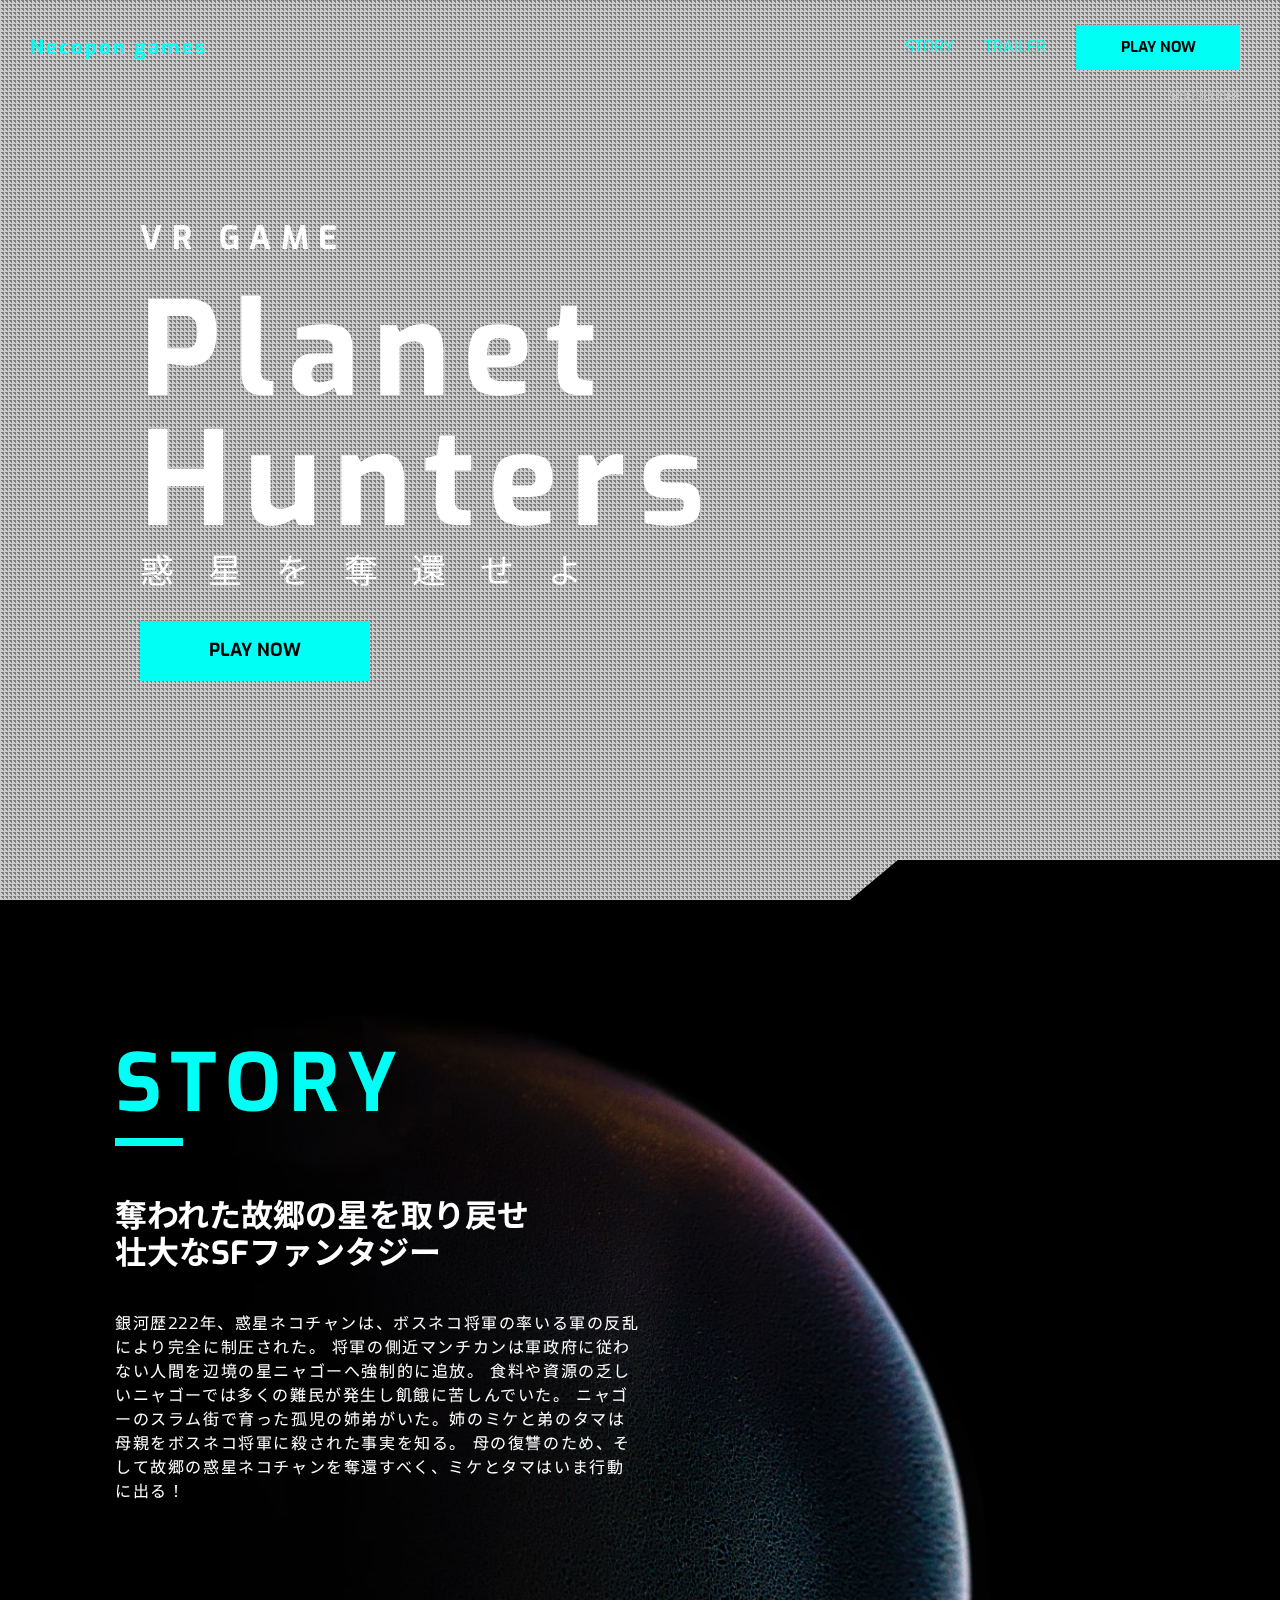
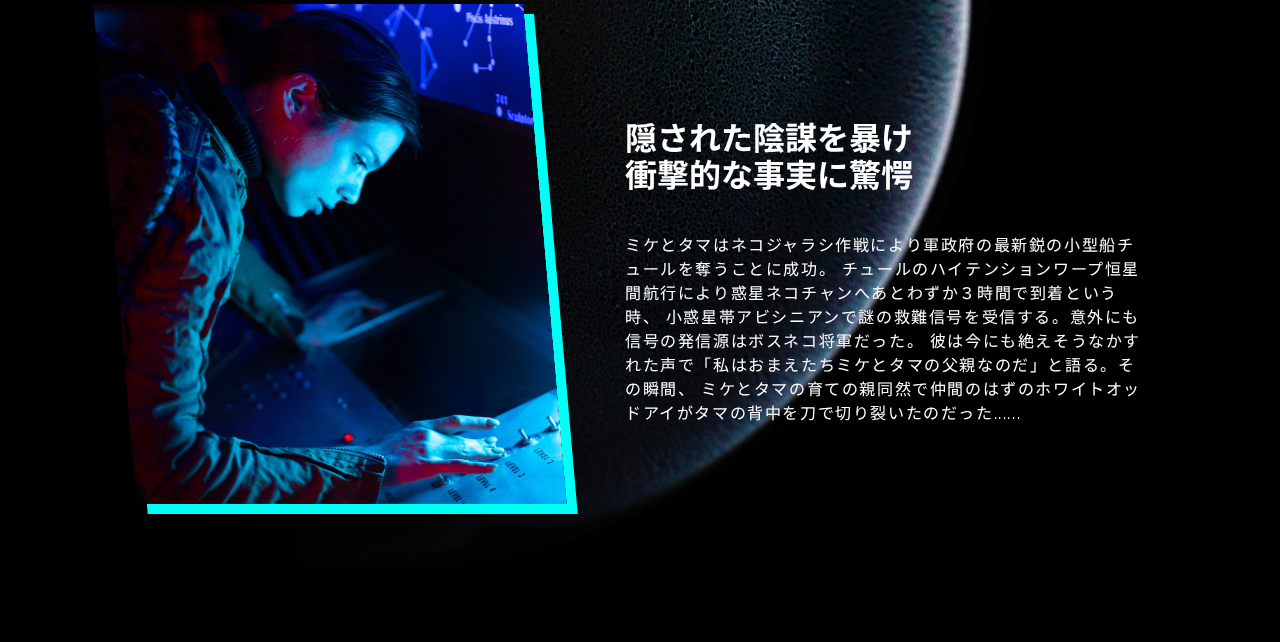
==== index.html @ 7b3e60b5 "edit audio bgParallax" ====
<!DOCTYPE html>
<html lang="ja">
<head>
    <meta charset="UTF-8">
    <meta name="viewport" content="width=device-width, initial-scale=1.0">
    <title>Planet Hunters_test</title>
    <link rel="stylesheet" href="css/destyle.css">
    <link rel="preconnect" href="https://fonts.googleapis.com">
    <link rel="preconnect" href="https://fonts.gstatic.com" crossorigin>
    <link href="https://fonts.googleapis.com/css2?family=Exo:wght@500&family=Noto+Sans+JP:wght@500&display=swap" rel="stylesheet">
    <link rel="stylesheet" href="style.css">
    <link rel="icon" href="assets/OGP/favicon.svg">
    <meta name="description" content="VR GAME Planet Hunters 惑星を奪還せよ">
    <meta proprty="og:url" content="#">
    <meta proprty="og:tilte" content="Planet Hunters">
    <meta proprty="og:description" content="VR GAME Planet Hunters 惑星を奪還せよ">
    <meta proprty="og:image" content="assets/OGP/ogp.svg">
    <meta proprty="og:type" content="site">
    <meta proprty="og:local" content="jp_JP">
    <meta proprty="og:site_name" content="Planet Hunters">
</head>
<body>
    <div class="bgParallax">
        <video src="assets/video/bg_movie.mp4" loop muted autoplay playsinline></video>
    </div>
    <header class="header">
        <div class="header__container">
            <div class="header__logo">Necopon games</div>
            <div class="header__list-box">
                <nav class="header__nav">
                    <ul class="header__ul">
                        <li class="header__item"><a href="#">STORY</a></li>
                        <li class="header__item"><a href="#">TRAILER</a></li>
                        <li class="header__item"><button class="header__btn"><a href="#">PLAY NOW</a></button></li>
                    </ul>
                </nav>
            </div>
        </div>
        <div class="header__sound">
            <span class="header__sound__box">
                <span class="sound-off active">SOUND OFF</span>
                <span class="sound-on">SOUND ON</span>
                <audio class="bgm" loop>
                    <source src="assets/audio/cinematic-melody-main-9785.mp3">
                </audio>
            </span>
        </div>
    </header>
    <main>
        <section class="mv">
            <div class="mv__content">
                <p class="mv__genre">VR GAME</p>
                <h1 class="mv__title">Planet<br>Hunters</h1>
                <p class="mv__title-jp">惑星を奪還せよ</p>
                <button class="btn"><a href="#">PLAY NOW</a></button>
            </div>
            <div class="mv__update"></div>
            <svg width="430" height="40" viewBox="0 0 430 40" fill="none" xmlns="http://www.w3.org/2000/svg">
                <path d="M430 40L0 40L47.8771 4.74073e-06L430 3.43323e-05L430 40Z" fill="black"/>
            </svg>
        </section>
        <section class="story" id="story">
            <div class="story__container">
                <div class="story__text-box">
                    <h2 class="story__heding">STORY</h2>
                    <h3 class="story__title">
                        奪われた故郷の星を取り戻せ<br>
                        壮大なSFファンタジー
                    </h3>
                    <p class="story__description">
                        銀河歴222年、惑星ネコチャンは、ボスネコ将軍の率いる軍の反乱により完全に制圧された。
                        将軍の側近マンチカンは軍政府に従わない人間を辺境の星ニャゴーへ強制的に追放。
                        食料や資源の乏しいニャゴーでは多くの難民が発生し飢餓に苦しんでいた。
                        ニャゴーのスラム街で育った孤児の姉弟がいた。姉のミケと弟のタマは母親をボスネコ将軍に殺された事実を知る。
                        母の復讐のため、そして故郷の惑星ネコチャンを奪還すべく、ミケとタマはいま行動に出る！
                    </p>
                </div>
                <div class="story__img">
                    <img src="assets/story.svg" alt="">
                </div>
            </div>
            <div class="story__container">
                <div class="story__img">
                    <img src="assets/story2.jpg" alt="" class="reverse">
                </div>
                <div class="story__text-box">
                    <h3 class="story__title">
                        隠された陰謀を暴け<br>
                        衝撃的な事実に驚愕
                    </h3>
                    <p class="story__description">
                        ミケとタマはネコジャラシ作戦により軍政府の最新鋭の小型船チュールを奪うことに成功。
                        チュールのハイテンションワープ恒星間航行により惑星ネコチャンへあとわずか３時間で到着という時、
                        小惑星帯アビシニアンで謎の救難信号を受信する。意外にも信号の発信源はボスネコ将軍だった。
                        彼は今にも絶えそうなかすれた声で「私はおまえたちミケとタマの父親なのだ」と語る。その瞬間、
                        ミケとタマの育ての親同然で仲間のはずのホワイトオッドアイがタマの背中を刀で切り裂いたのだった......
                    </p>
                </div>
            </div>
        </section>
        <script src="js/main.js"></script>
    </main>
    <footer></footer>
</body>
</html>
---- css/destyle.css ----
/*! destyle.css v3.0.0 | MIT License | https://github.com/nicolas-cusan/destyle.css */

/* Reset box-model and set borders */
/* ============================================ */

*,
::before,
::after {
  box-sizing: border-box;
  border-width: 0;
  border-style: solid;
}

/* Document */
/* ============================================ */

/**
 * 1. Correct the line height in all browsers.
 * 2. Prevent adjustments of font size after orientation changes in iOS.
 * 3. Remove gray overlay on links for iOS.
 */

html {
  line-height: 1.15; /* 1 */

  -webkit-tap-highlight-color: transparent; /* 3*/
  -webkit-text-size-adjust: 100%; /* 2 */
}

/* Sections */
/* ============================================ */

/**
 * Remove the margin in all browsers.
 */

body {
  margin: 0;
}

/**
 * Render the `main` element consistently in IE.
 */

main {
  display: block;
}

/* Vertical rhythm */
/* ============================================ */

p,
table,
blockquote,
address,
pre,
iframe,
form,
figure,
dl {
  margin: 0;
}

/* Headings */
/* ============================================ */

h1,
h2,
h3,
h4,
h5,
h6 {
  font-size: inherit;
  font-weight: inherit;
  margin: 0;
}

/* Lists (enumeration) */
/* ============================================ */

ul,
ol {
  margin: 0;
  padding: 0;
  list-style: none;
}

/* Lists (definition) */
/* ============================================ */

dt {
  font-weight: bold;
}

dd {
  margin-left: 0;
}

/* Grouping content */
/* ============================================ */

/**
 * 1. Add the correct box sizing in Firefox.
 * 2. Show the overflow in Edge and IE.
 */

hr {
  clear: both;
  overflow: visible; /* 2 */
  box-sizing: content-box; /* 1 */
  height: 0; /* 1 */
  margin: 0;
  color: inherit;
  border-top-width: 1px;
}

/**
 * 1. Correct the inheritance and scaling of font size in all browsers.
 * 2. Correct the odd `em` font sizing in all browsers.
 */

pre {
  font-family: monospace, monospace; /* 1 */
  font-size: inherit; /* 2 */
}

address {
  font-style: inherit;
}

/* Text-level semantics */
/* ============================================ */

/**
 * Remove the gray background on active links in IE 10.
 */

a {
  text-decoration: none;
  color: inherit;
  background-color: transparent;
}

/**
 * 1. Remove the bottom border in Chrome 57-
 * 2. Add the correct text decoration in Chrome, Edge, IE, Opera, and Safari.
 */

abbr[title] {
  text-decoration: underline dotted; /* 2 */
}

/**
 * Add the correct font weight in Chrome, Edge, and Safari.
 */

b,
strong {
  font-weight: bolder;
}

/**
 * 1. Correct the inheritance and scaling of font size in all browsers.
 * 2. Correct the odd `em` font sizing in all browsers.
 */

code,
kbd,
samp {
  font-family: monospace, monospace; /* 1 */
  font-size: inherit; /* 2 */
}

/**
 * Add the correct font size in all browsers.
 */

small {
  font-size: 80%;
}

/**
 * Prevent `sub` and `sup` elements from affecting the line height in
 * all browsers.
 */

sub,
sup {
  position: relative;
  font-size: 75%;
  line-height: 0;
  vertical-align: baseline;
}

sub {
  bottom: -.25em;
}

sup {
  top: -.5em;
}

/* Replaced content */
/* ============================================ */

/**
 * Prevent vertical alignment issues.
 */

svg,
img,
embed,
object,
iframe {
  vertical-align: bottom;
}

/* Forms */
/* ============================================ */

/**
 * Reset form fields to make them styleable.
 * 1. Make form elements stylable across systems iOS especially.
 * 2. Inherit text-transform from parent.
 */

button,
input,
optgroup,
select,
textarea {
  font: inherit;
  margin: 0;
  padding: 0;
  text-align: inherit;
  vertical-align: middle;
  text-transform: inherit; /* 2 */
  color: inherit;
  border-radius: 0;
  background: transparent;

  -webkit-appearance: none; /* 1 */
  appearance: none;
}

/**
 * Reset radio and checkbox appearance to preserve their look in iOS.
 */

[type="checkbox"] {
  -webkit-appearance: checkbox;
  appearance: checkbox;
}

[type="radio"] {
  -webkit-appearance: radio;
  appearance: radio;
}

/**
 * Correct cursors for clickable elements.
 */

button,
[type="button"],
[type="reset"],
[type="submit"] {
  cursor: pointer;
}

button:disabled,
[type="button"]:disabled,
[type="reset"]:disabled,
[type="submit"]:disabled {
  cursor: default;
}

/**
 * Improve outlines for Firefox and unify style with input elements & buttons.
 */

:-moz-focusring {
  outline: auto;
}

select:disabled {
  opacity: inherit;
}

/**
 * Remove padding
 */

option {
  padding: 0;
}

/**
 * Reset to invisible
 */

fieldset {
  min-width: 0;
  margin: 0;
  padding: 0;
}

legend {
  padding: 0;
}

/**
 * Add the correct vertical alignment in Chrome, Firefox, and Opera.
 */

progress {
  vertical-align: baseline;
}

/**
 * Remove the default vertical scrollbar in IE 10+.
 */

textarea {
  overflow: auto;
}

/**
 * Correct the cursor style of increment and decrement buttons in Chrome.
 */

[type="number"]::-webkit-inner-spin-button,
[type="number"]::-webkit-outer-spin-button {
  height: auto;
}

/**
 * 1. Correct the outline style in Safari.
 */

[type="search"] {
  outline-offset: -2px; /* 1 */
}

/**
 * Remove the inner padding in Chrome and Safari on macOS.
 */

[type="search"]::-webkit-search-decoration {
  -webkit-appearance: none;
}

/**
 * 1. Correct the inability to style clickable types in iOS and Safari.
 * 2. Fix font inheritance.
 */

::-webkit-file-upload-button {
  font: inherit; /* 2 */

  -webkit-appearance: button; /* 1 */
}

/**
 * Clickable labels
 */

label[for] {
  cursor: pointer;
}

/* Interactive */
/* ============================================ */

/*
 * Add the correct display in Edge, IE 10+, and Firefox.
 */

details {
  display: block;
}

/*
 * Add the correct display in all browsers.
 */

summary {
  display: list-item;
}

/*
 * Remove outline for editable content.
 */

[contenteditable]:focus {
  outline: auto;
}

/* Tables */
/* ============================================ */

/**
1. Correct table border color inheritance in all Chrome and Safari.
*/

table {
  border-color: inherit; /* 1 */
}

caption {
  text-align: left;
}

td,
th {
  padding: 0;
  vertical-align: top;
}

th {
  font-weight: bold;
  text-align: left;
}
---- style.css ----
.content-container {
  max-width: 1110px;
  width: 95%;
  margin: 0 auto;
}

.btn, .btn-sm, .header__btn {
  width: 230px;
  height: 60px;
  background-color: #00fff5;
  text-align: center;
}
.btn > a, .btn-sm > a, .header__btn > a {
  font-size: 18px;
  font-weight: bold;
  color: #000;
  line-height: 100%;
}

.btn-sm, .header__btn {
  width: 164px;
  height: 45px;
}
.btn-sm > a, .header__btn > a {
  font-size: 15px;
}

.content-title, .story__heding {
  position: relative;
  font-size: 80px;
  font-weight: bold;
  letter-spacing: 0.1em;
  padding-bottom: 28px;
}
.content-title::after, .story__heding::after {
  content: "";
  position: absolute;
  top: 100px;
  left: 0;
  height: 8px;
  width: 13%;
  background-color: #00fff5;
}

body {
  font-family: "Exo", "Noto Sans JP", sans-serif;
}

.bgParallax {
  position: fixed;
  top: 0;
  right: 0;
  bottom: 0;
  left: 0;
  z-index: -1;
}
.bgParallax::before {
  display: block;
  content: "";
  position: absolute;
  top: 0;
  left: 0;
  width: 100%;
  height: 100vh;
  background-image: linear-gradient(45deg, rgba(0, 0, 0, 0.2) 50%, rgba(0, 0, 0, 0.5) 50%);
  background-size: 4px 4px;
}
.bgParallax > video {
  width: 100%;
  height: 100vh;
  vertical-align: bottom;
  -o-object-fit: cover;
     object-fit: cover;
}

.header {
  width: 100%;
  height: 100px;
  padding: 25px 40px 0 30px;
  position: fixed;
  z-index: 100;
}
.header__container {
  display: flex;
  justify-content: space-between;
  margin-bottom: 20px;
}
.header__logo {
  font-size: 20px;
  font-weight: bold;
  color: #00fff5;
  display: flex;
  align-items: center;
  letter-spacing: 0.1em;
}
.header__ul {
  display: flex;
  gap: 30px;
}
.header__item {
  font-size: 16px;
  color: #00fff5;
  display: flex;
  align-items: center;
}
.header__sound {
  font-size: 13px;
  text-align: end;
}
.header__sound__box {
  display: inline-block;
}
.header__sound__box .sound-off {
  color: #bfbfbf;
  display: none;
}
.header__sound__box .sound-off.active {
  display: block;
}
.header__sound__box .sound-on {
  color: #fff;
  display: none;
}
.header__sound__box .sound-on.active {
  display: block;
}

.mv {
  position: relative;
  width: 100%;
  height: 100vh;
}
.mv__content {
  padding: 220px 0 0 140px;
}
.mv__genre {
  font-size: 32px;
  font-weight: bold;
  color: #fff;
  letter-spacing: 0.3em;
  margin-bottom: 30px;
}
.mv__title {
  font-family: "Exo";
  font-weight: bold;
  font-size: 130px;
  color: #fff;
  line-height: 1em;
  letter-spacing: 0.1em;
}
.mv__title-jp {
  font-size: 34px;
  margin: 5px 0 30px;
  color: #fff;
  letter-spacing: 1em;
}
.mv > svg {
  position: absolute;
  bottom: 0;
  right: 0;
}

.story {
  width: 100%;
  background-image: url(assets/bg_story.svg);
  background-repeat: no-repeat;
  background-size: cover;
  padding: 138px 0;
}
.story__container {
  max-width: 1110px;
  width: 100%;
  margin: 0 auto 100px;
  padding: 0 30px;
  display: flex;
  align-items: center;
  -moz-column-gap: 80px;
       column-gap: 80px;
}
.story__container:last-child {
  margin: 0 auto;
}
.story__text-box {
  color: #fff;
  width: 50%;
}
.story__heding {
  color: #00fff5;
}
.story__title {
  font-size: 32px;
  font-weight: bold;
  padding-top: 40px;
}
.story__description {
  font-size: 16px;
  letter-spacing: 0.1em;
  line-height: 1.5em;
  padding-top: 40px;
}
.story__img > img {
  max-width: 100%;
  display: inline-block;
  transform: skewX(-5deg);
  box-shadow: 10px 10px #00fff5;
}
.story__img > img.reverse {
  transform: skewX(5deg);
  box-shadow: 10px 10px #00fff5;
}/*# sourceMappingURL=style.css.map */
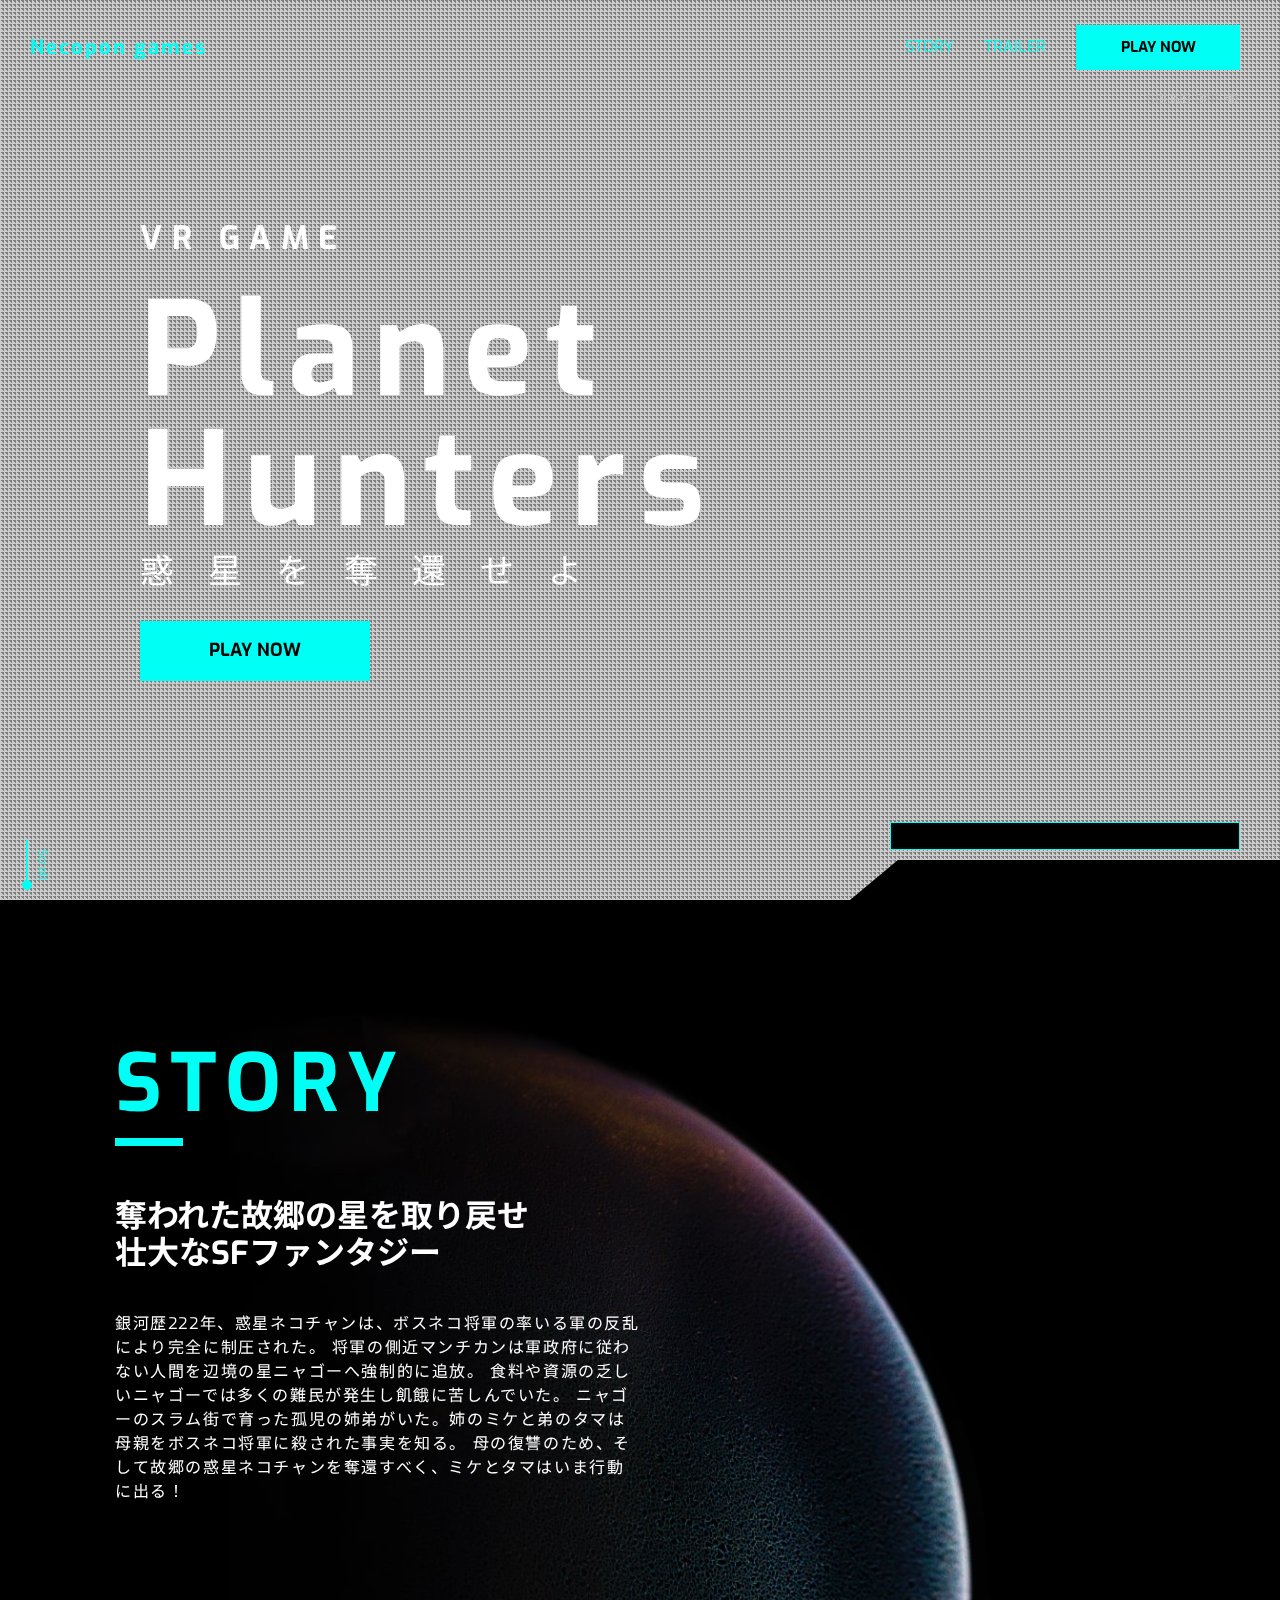
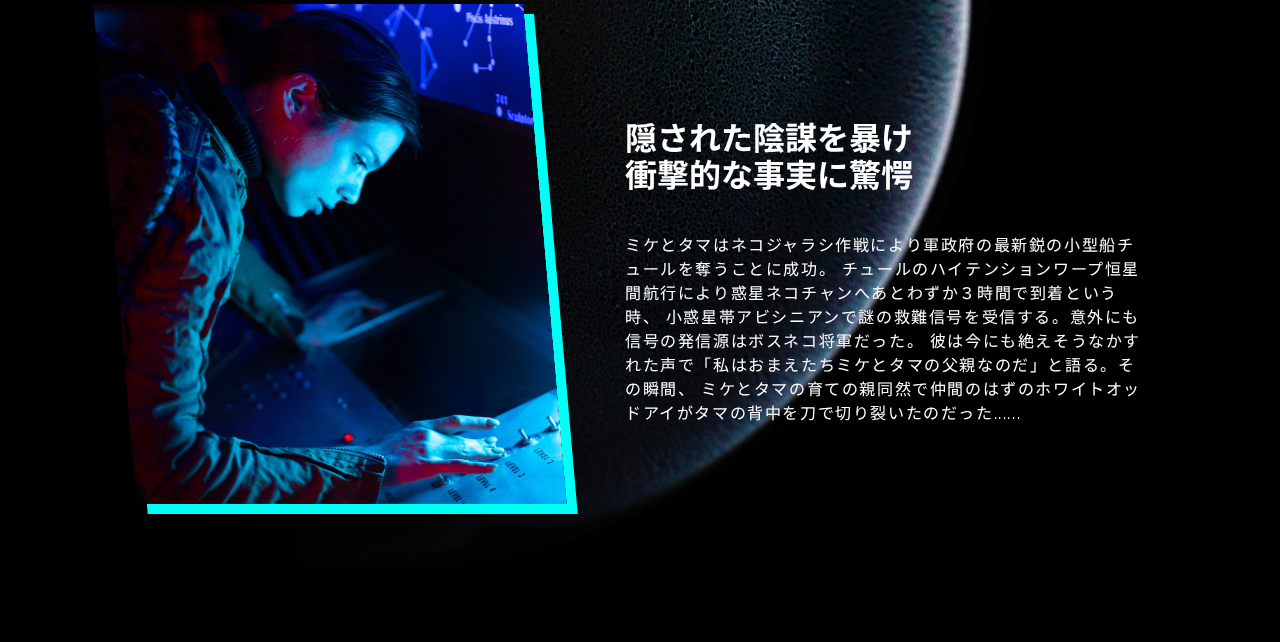
==== commit a49026c6: "add mv_update scroll" ====
--- a/index.html
+++ b/index.html
@@ -9,6 +9,7 @@
     <link rel="preconnect" href="https://fonts.gstatic.com" crossorigin>
     <link href="https://fonts.googleapis.com/css2?family=Exo:wght@500&family=Noto+Sans+JP:wght@500&display=swap" rel="stylesheet">
     <link rel="stylesheet" href="style.css">
+    <link rel="stylesheet" href="https://fonts.googleapis.com/css2?family=Material+Symbols+Outlined:opsz,wght,FILL,GRAD@48,400,0,0" />
     <link rel="icon" href="assets/OGP/favicon.svg">
     <meta name="description" content="VR GAME Planet Hunters 惑星を奪還せよ">
     <meta proprty="og:url" content="#">
@@ -38,8 +39,12 @@
         </div>
         <div class="header__sound">
             <span class="header__sound__box">
-                <span class="sound-off active">SOUND OFF</span>
-                <span class="sound-on">SOUND ON</span>
+                <span class="sound-off active">
+                    SOUND OFF<span class="material-symbols-outlined sound-icon">volume_up</span>
+                </span>
+                <span class="sound-on">
+                    SOUND ON<span class="material-symbols-outlined sound-icon">volume_up</span>
+                </span>
                 <audio class="bgm" loop>
                     <source src="assets/audio/cinematic-melody-main-9785.mp3">
                 </audio>
@@ -54,7 +59,12 @@
                 <p class="mv__title-jp">惑星を奪還せよ</p>
                 <button class="btn"><a href="#">PLAY NOW</a></button>
             </div>
-            <div class="mv__update"></div>
+            <div class="scrolldown2"><span>Scroll</span></div>
+            <div class="mv__update">
+                <div class="mv__update__container">
+                    <p class="mv__update__text"><time class="mv__update__text__white">2030.02.20</time>バージョン5.6リリース：アバター・アイテム大量追加</p>
+                </div>
+            </div>
             <svg width="430" height="40" viewBox="0 0 430 40" fill="none" xmlns="http://www.w3.org/2000/svg">
                 <path d="M430 40L0 40L47.8771 4.74073e-06L430 3.43323e-05L430 40Z" fill="black"/>
             </svg>
--- a/style.css
+++ b/style.css
@@ -1,3 +1,4 @@
+@charset "UTF-8";
 .content-container {
   max-width: 1110px;
   width: 95%;
@@ -92,6 +93,7 @@
   display: flex;
   align-items: center;
   letter-spacing: 0.1em;
+  cursor: pointer;
 }
 .header__ul {
   display: flex;
@@ -109,6 +111,7 @@
 }
 .header__sound__box {
   display: inline-block;
+  cursor: pointer;
 }
 .header__sound__box .sound-off {
   color: #bfbfbf;
@@ -124,6 +127,11 @@
 .header__sound__box .sound-on.active {
   display: block;
 }
+.header__sound__box .sound-icon {
+  font-size: 17px;
+  vertical-align: bottom;
+  padding: 0 0 1px 5px;
+}
 
 .mv {
   position: relative;
@@ -153,6 +161,29 @@
   margin: 5px 0 30px;
   color: #fff;
   letter-spacing: 1em;
+}
+.mv__update {
+  position: absolute;
+  bottom: 50px;
+  right: 40px;
+  border: 1px solid #00fff5;
+  background-color: #000;
+  width: 350px;
+}
+.mv__update__container {
+  margin: 5px 0;
+  white-space: nowrap;
+  overflow: hidden;
+}
+.mv__update__text {
+  color: #00fff5;
+  font-size: 14px;
+  animation: update 10s linear infinite;
+  transform: translateX(105%);
+}
+.mv__update__text__white {
+  color: #fff;
+  padding-right: 10px;
 }
 .mv > svg {
   position: absolute;
@@ -207,4 +238,89 @@
 .story__img > img.reverse {
   transform: skewX(5deg);
   box-shadow: 10px 10px #00fff5;
+}
+
+@keyframes update {
+  0% {
+    transform: translateX(105%);
+  }
+  10% {
+    transform: translateX(105%);
+  }
+  100% {
+    transform: translateX(-135%);
+  }
+}
+.scrolldown2 {
+  /*描画位置※位置は適宜調整してください*/
+  position: absolute;
+  bottom: 10px;
+  left: 2%;
+}
+
+/*Scrollテキストの描写*/
+.scrolldown2 span {
+  /*描画位置*/
+  position: absolute;
+  left: 10px;
+  bottom: 10px;
+  /*テキストの形状*/
+  color: #00fff5;
+  font-size: 0.7rem;
+  letter-spacing: 0.05em;
+  /*縦書き設定*/
+  writing-mode: vertical-rl;
+}
+
+/* 丸の描写 */
+.scrolldown2:before {
+  content: "";
+  /*描画位置*/
+  position: absolute;
+  bottom: 0;
+  left: -4px;
+  /*丸の形状*/
+  width: 10px;
+  height: 10px;
+  border-radius: 50%;
+  background: #00fff5;
+  /*丸の動き1.6秒かけて透過し、永遠にループ*/
+  animation: circlemove 1.6s ease-in-out infinite, cirlemovehide 1.6s ease-out infinite;
+}
+
+/*下からの距離が変化して丸の全体が上から下に動く*/
+@keyframes circlemove {
+  0% {
+    bottom: 45px;
+  }
+  100% {
+    bottom: -5px;
+  }
+}
+/*上から下にかけて丸が透過→不透明→透過する*/
+@keyframes cirlemovehide {
+  0% {
+    opacity: 0;
+  }
+  50% {
+    opacity: 1;
+  }
+  80% {
+    opacity: 0.9;
+  }
+  100% {
+    opacity: 0;
+  }
+}
+/* 線の描写 */
+.scrolldown2:after {
+  content: "";
+  /*描画位置*/
+  position: absolute;
+  bottom: 0;
+  left: 0;
+  /*線の形状*/
+  width: 2px;
+  height: 50px;
+  background: #00fff5;
 }/*# sourceMappingURL=style.css.map */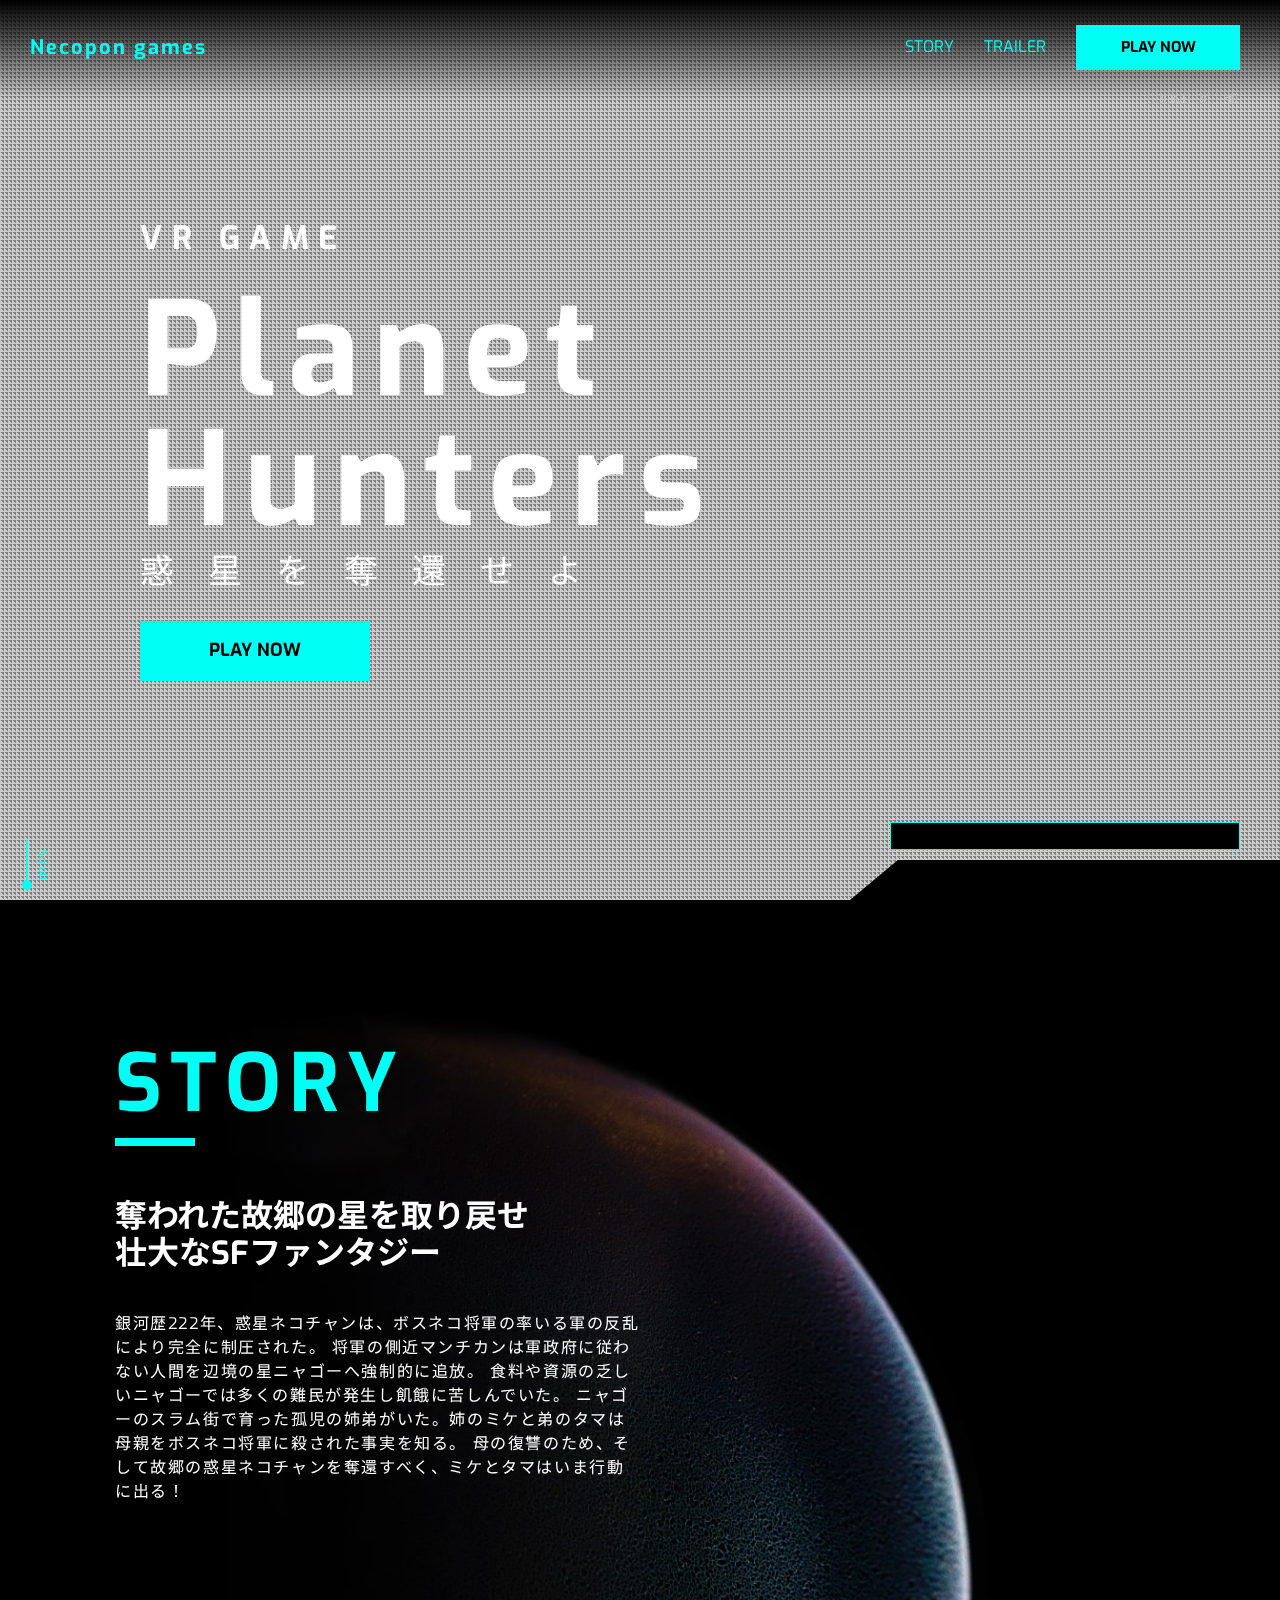
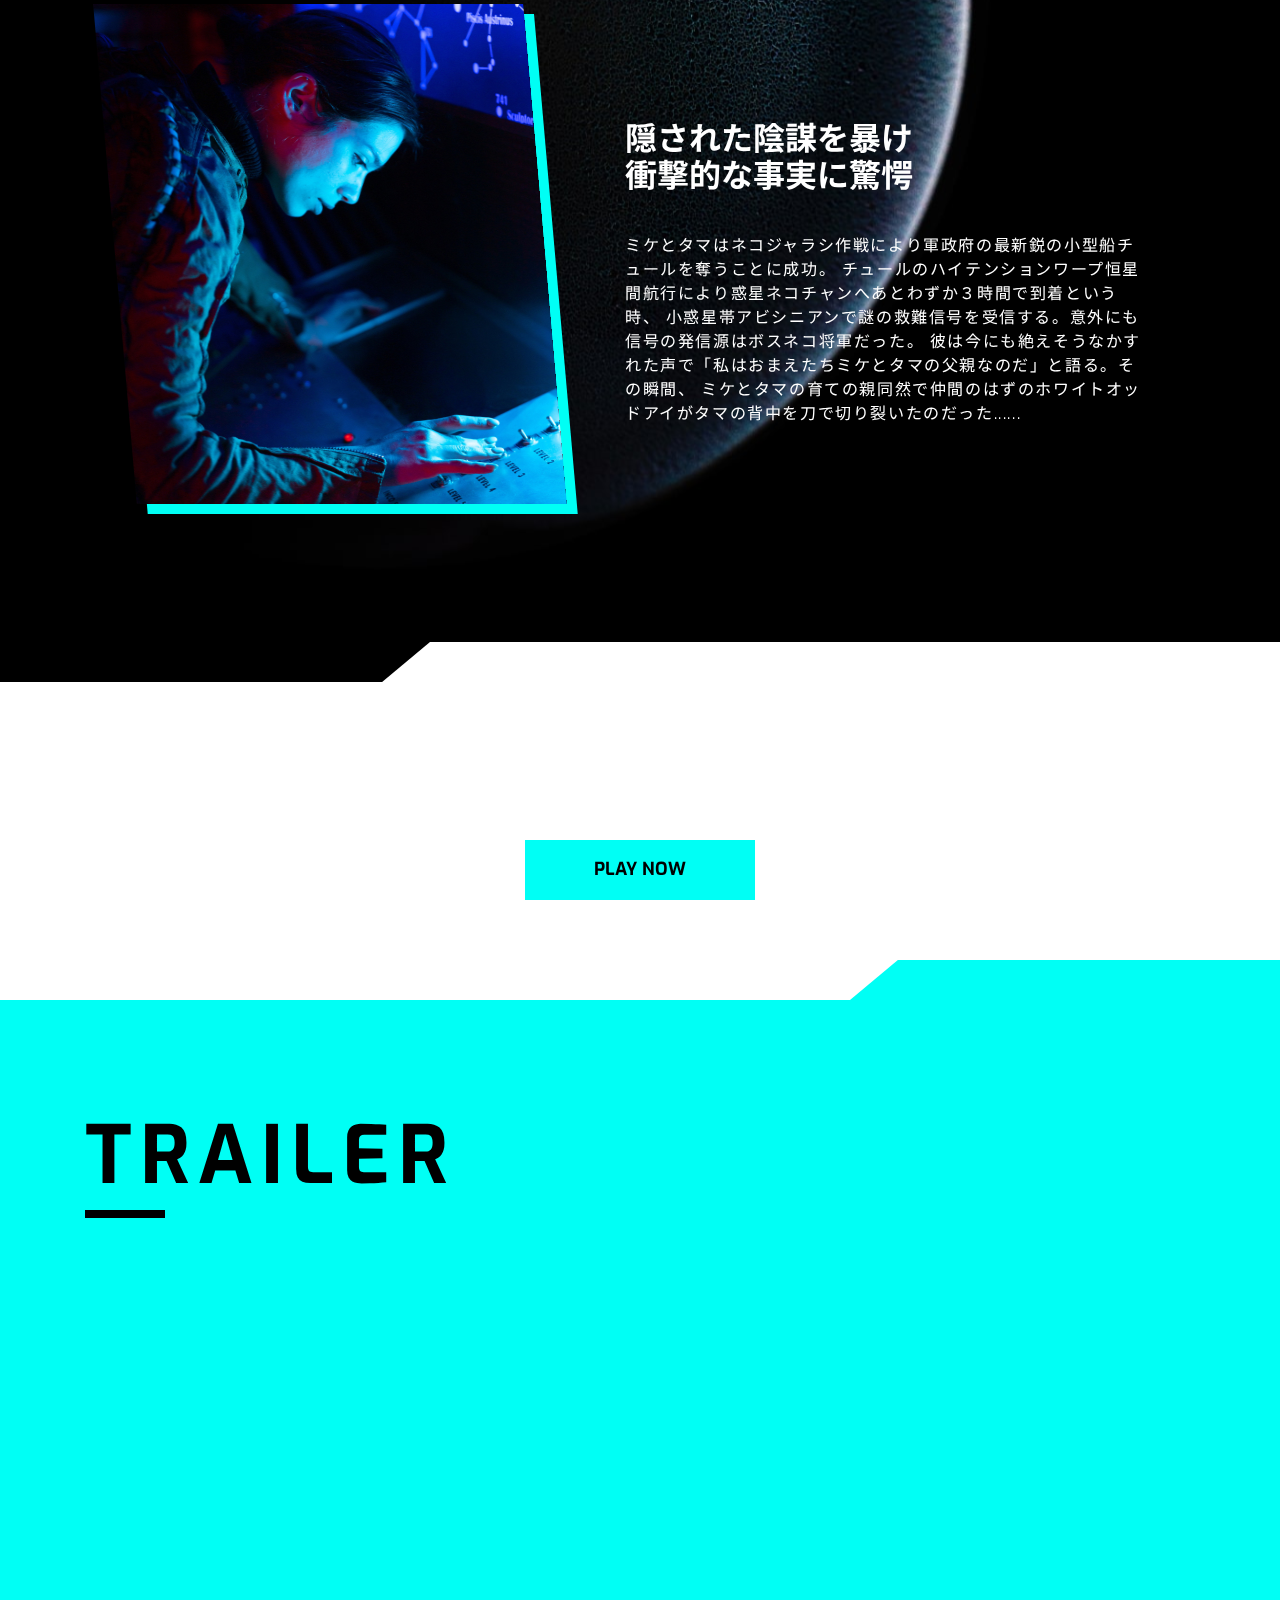
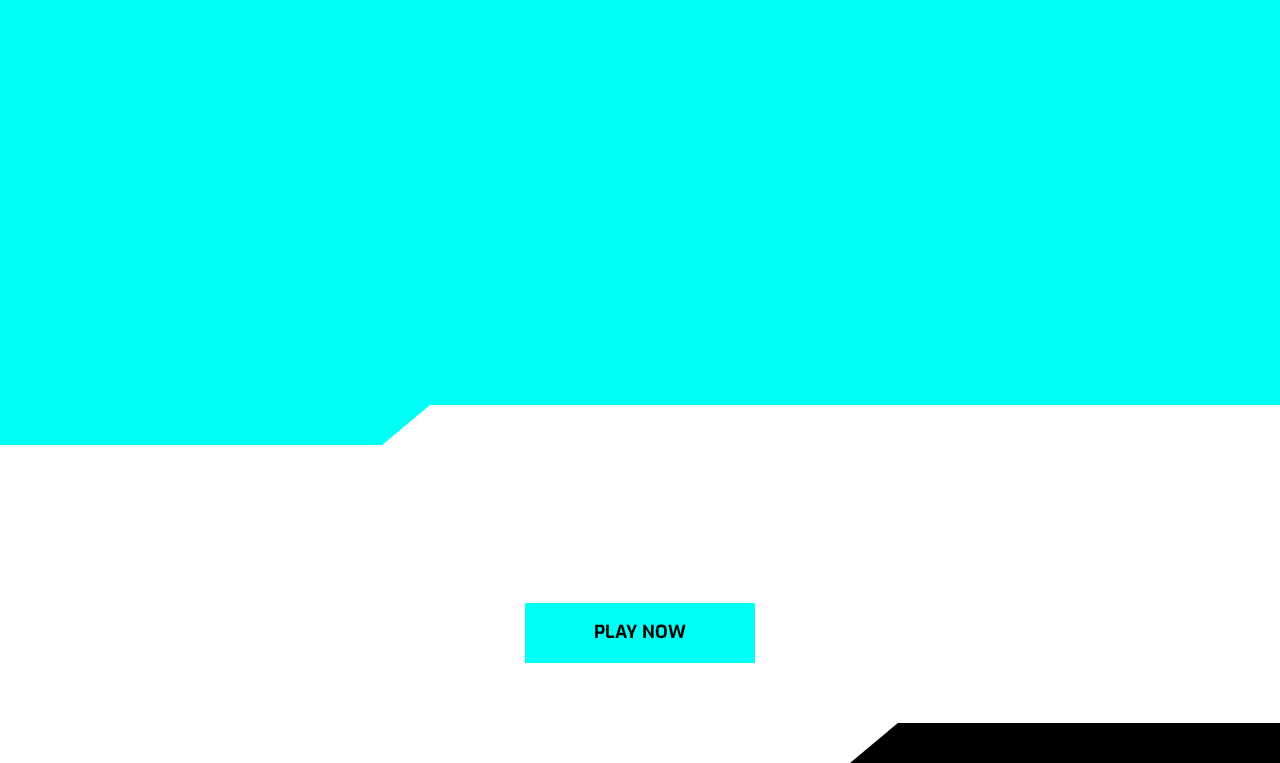
==== commit dff86f3b: "add trailer cta" ====
--- a/index.html
+++ b/index.html
@@ -108,6 +108,46 @@
                 </div>
             </div>
         </section>
+        <section class="cta">
+            <div class="cta__svg__top">
+                <svg width="430" height="40" viewBox="0 0 430 40" fill="none" xmlns="http://www.w3.org/2000/svg">
+                    <path d="M430 40L0 40L47.8771 4.74073e-06L430 3.43323e-05L430 40Z" fill="black"/>
+                </svg>
+            </div>
+            <div class="cta__content">
+                <h1 class="cta__title">ARE YOU READY TO FIGHT?</h1>
+                <button class="cta__btn"><a href="#">PLAY NOW</a></button>
+            </div>
+            <div class="cta__svg__bottom">
+                <svg width="430" height="40" viewBox="0 0 430 40" fill="none" xmlns="http://www.w3.org/2000/svg">
+                    <path d="M430 40.0001L0 40.0001L47.8771 0.000126811L430 0.000156403L430 40.0001Z" fill="#00FFF5"/>
+                </svg>
+            </div>
+        </section>
+        <section class="trailer">
+            <div class="trailer__content">
+                <h1 class="trailer__title">TRAILER</h1>
+                <div class="trailer__video">
+                    <iframe width="560" height="315" src="https://www.youtube.com/embed/RO_RRKTYzUY" title="YouTube video player" frameborder="0" allow="accelerometer; autoplay; clipboard-write; encrypted-media; gyroscope; picture-in-picture; web-share" allowfullscreen></iframe>
+                </div>
+            </div>
+        </section>
+        <section class="cta">
+            <div class="cta__svg__top">
+                <svg width="430" height="40" viewBox="0 0 430 40" fill="none" xmlns="http://www.w3.org/2000/svg">
+                    <path d="M430 40.0001L0 40.0001L47.8771 0.000126811L430 0.000156403L430 40.0001Z" fill="#00FFF5"/>
+                </svg>
+            </div>
+            <div class="cta__content">
+                <h1 class="cta__title">ARE YOU READY TO FIGHT?</h1>
+                <button class="cta__btn"><a href="#">PLAY NOW</a></button>
+            </div>
+            <div class="cta__svg__bottom">
+                <svg width="430" height="40" viewBox="0 0 430 40" fill="none" xmlns="http://www.w3.org/2000/svg">
+                    <path d="M430 40L0 40L47.8771 4.74073e-06L430 3.43323e-05L430 40Z" fill="black"/>
+                </svg>
+            </div>
+        </section>
         <script src="js/main.js"></script>
     </main>
     <footer></footer>
--- a/style.css
+++ b/style.css
@@ -1,17 +1,17 @@
 @charset "UTF-8";
-.content-container {
+.content-container, .trailer__content {
   max-width: 1110px;
   width: 95%;
   margin: 0 auto;
 }
 
-.btn, .btn-sm, .header__btn {
+.btn, .cta__btn, .btn-sm, .header__btn {
   width: 230px;
   height: 60px;
   background-color: #00fff5;
   text-align: center;
 }
-.btn > a, .btn-sm > a, .header__btn > a {
+.btn > a, .cta__btn > a, .btn-sm > a, .header__btn > a {
   font-size: 18px;
   font-weight: bold;
   color: #000;
@@ -26,20 +26,20 @@
   font-size: 15px;
 }
 
-.content-title, .story__heding {
+.content-title, .story__heding, .trailer__title {
   position: relative;
   font-size: 80px;
   font-weight: bold;
   letter-spacing: 0.1em;
   padding-bottom: 28px;
 }
-.content-title::after, .story__heding::after {
+.content-title::after, .story__heding::after, .trailer__title::after {
   content: "";
   position: absolute;
   top: 100px;
   left: 0;
   height: 8px;
-  width: 13%;
+  width: 80px;
   background-color: #00fff5;
 }
 
@@ -80,6 +80,7 @@
   padding: 25px 40px 0 30px;
   position: fixed;
   z-index: 100;
+  background: linear-gradient(#000, rgba(0, 0, 0, 0));
 }
 .header__container {
   display: flex;
@@ -238,6 +239,58 @@
 .story__img > img.reverse {
   transform: skewX(5deg);
   box-shadow: 10px 10px #00fff5;
+}
+
+.cta {
+  width: 100%;
+  position: relative;
+}
+.cta__content {
+  padding: 100px 0;
+  text-align: center;
+}
+.cta__title {
+  font-size: 64px;
+  font-weight: bold;
+  color: #fff;
+  letter-spacing: 0.05em;
+}
+.cta__btn {
+  margin-top: 25px;
+}
+.cta__svg__top {
+  position: absolute;
+  top: 0;
+  left: 0;
+  transform: rotate(180deg);
+}
+.cta__svg__bottom {
+  position: absolute;
+  bottom: 0;
+  right: 0;
+}
+
+.trailer {
+  background-color: #00fff5;
+  width: 100%;
+  padding: 110px 0;
+}
+.trailer__title::after {
+  background-color: #000;
+}
+.trailer__video {
+  position: relative;
+  width: 100%;
+  padding-top: 56.25%;
+  margin-top: 40px;
+}
+.trailer__video iframe {
+  position: absolute;
+  top: 0;
+  right: 0;
+  width: 100%;
+  height: 100%;
+  z-index: 1;
 }
 
 @keyframes update {
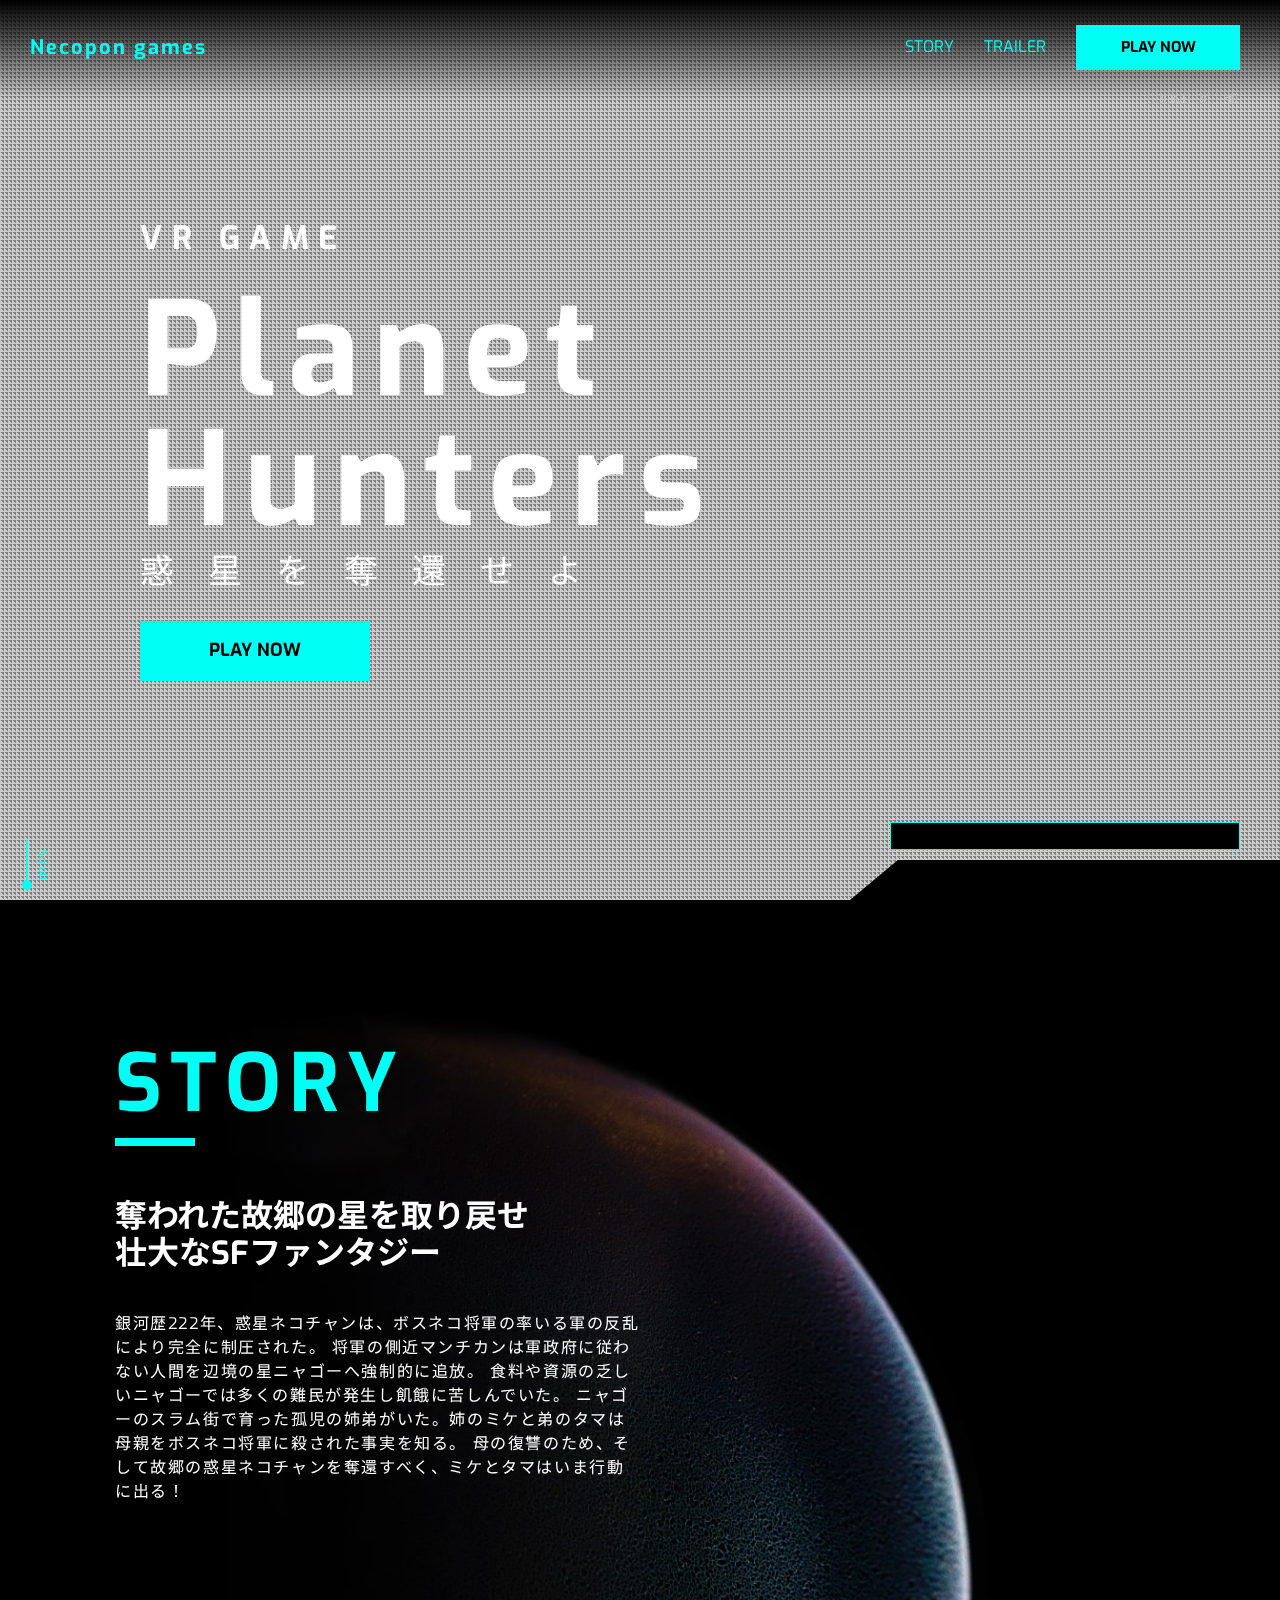
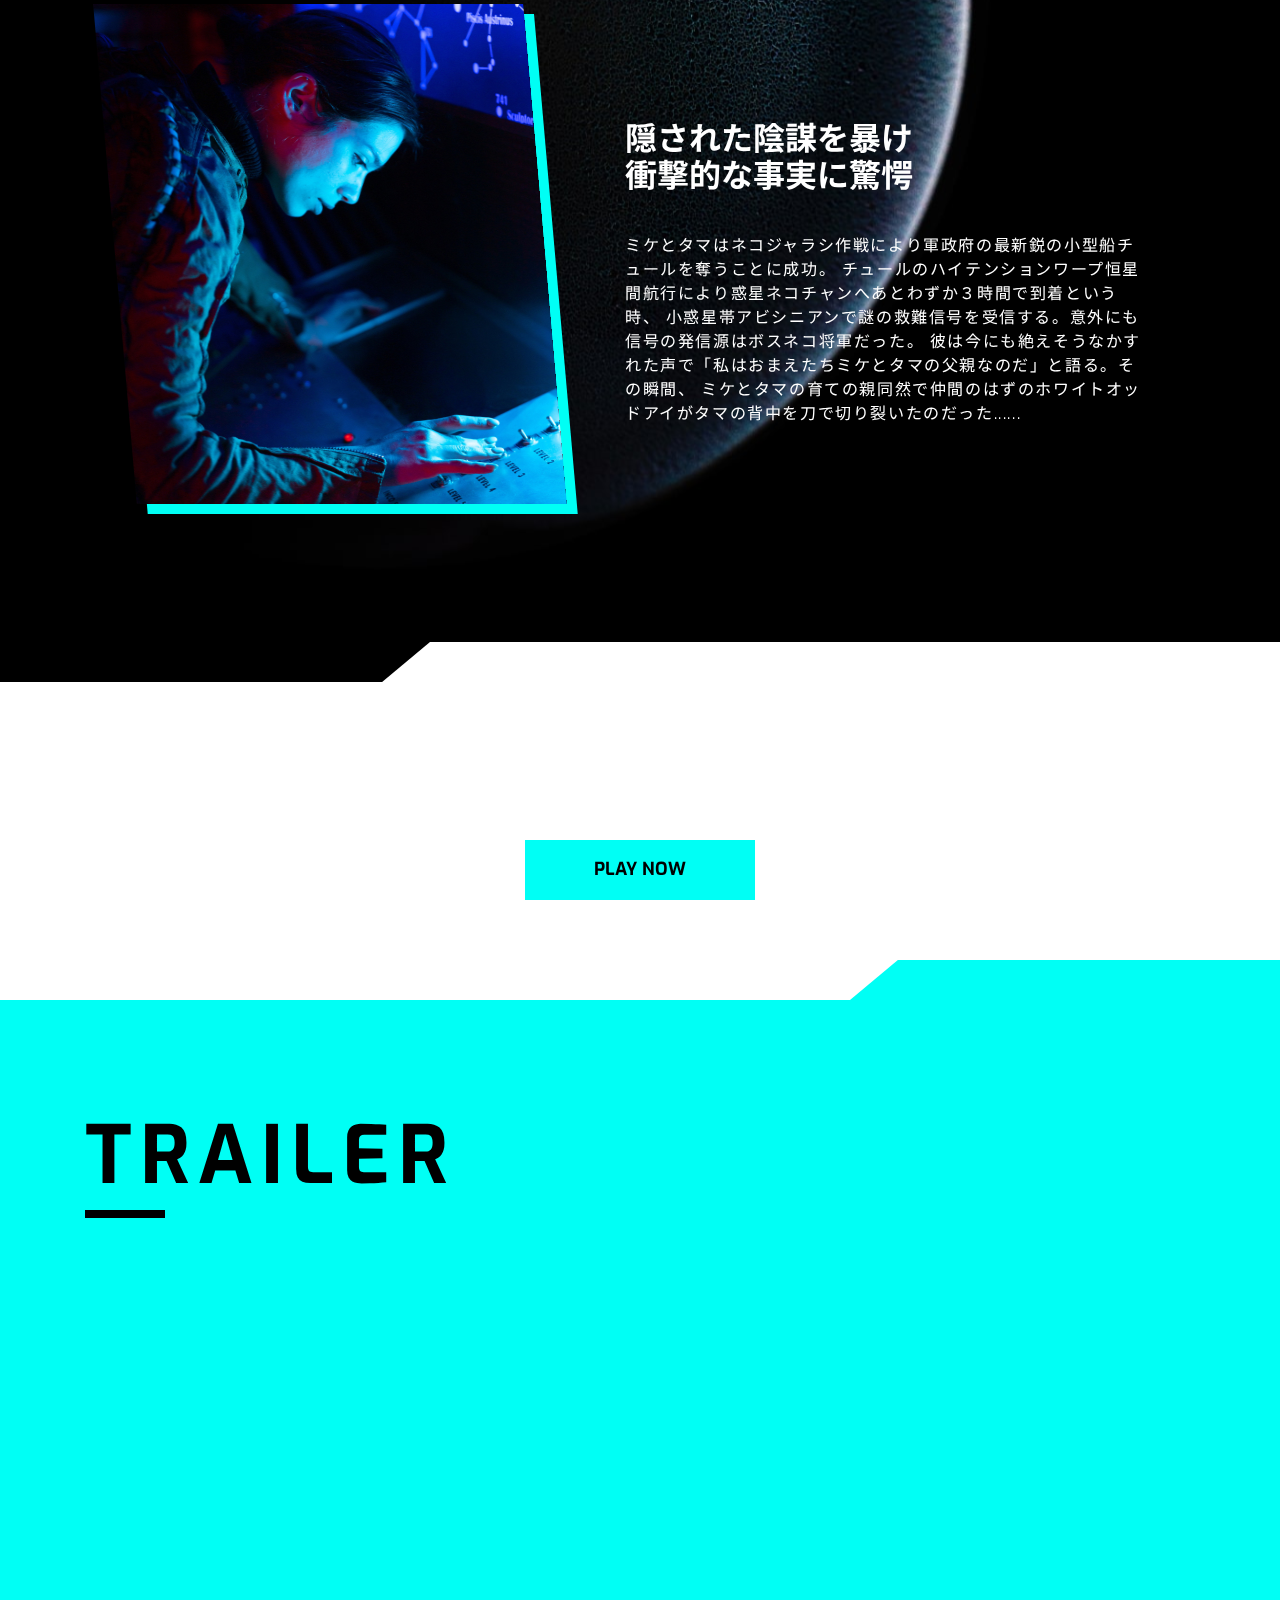
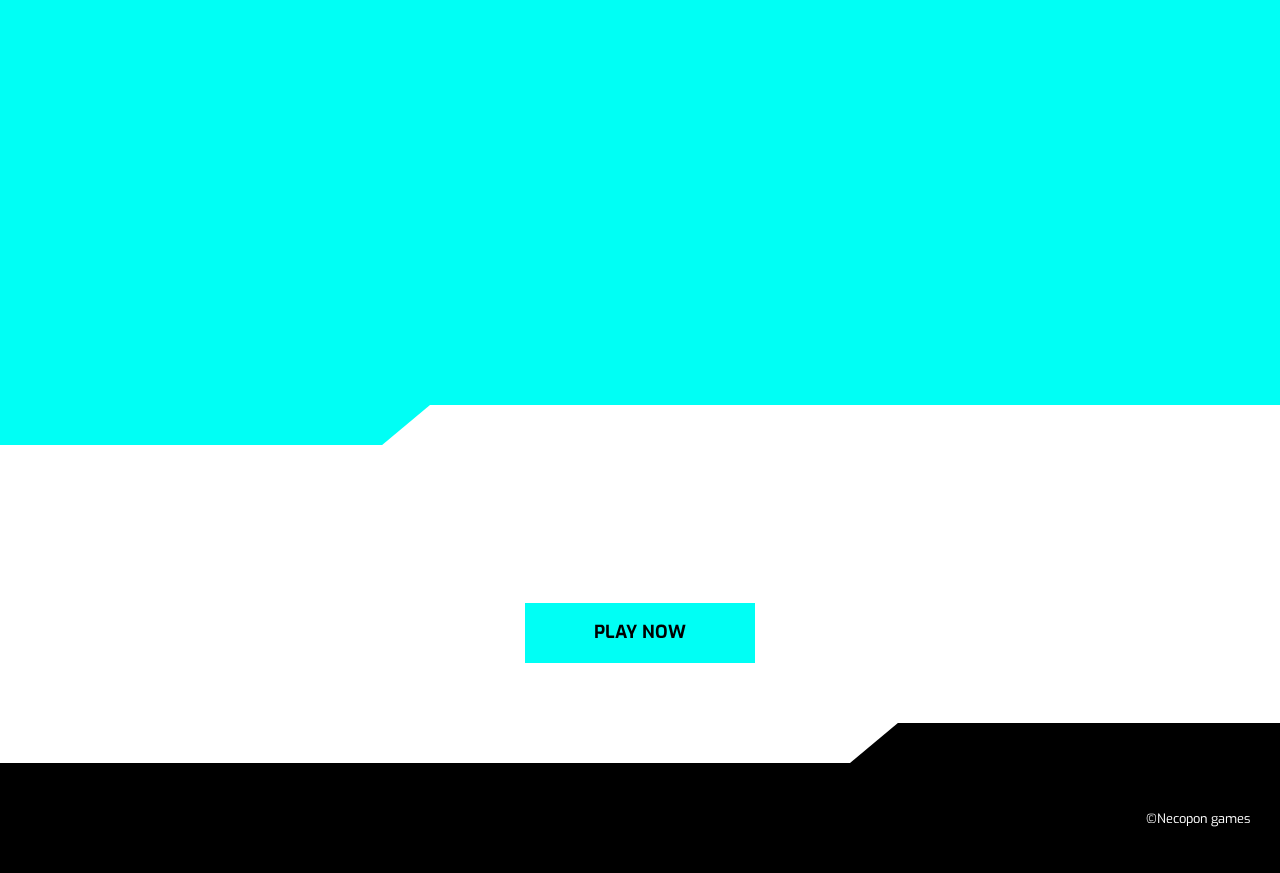
==== commit 8f1e41ad: "add footer" ====
--- a/index.html
+++ b/index.html
@@ -148,8 +148,27 @@
                 </svg>
             </div>
         </section>
+        <footer class="footer">
+            <div class="footer__container">
+                <div class="footer__sns-box">
+                    <div class="footer__item">
+                        <div class="fb-like" data-href="" data-width="" data-layout="button_count" data-action="like" data-size="large" data-share="true"></div>
+                    </div>
+                    <div class="footer__item">
+                        <a href="https://twitter.com/share?ref_src=twsrc%5Etfw" class="twitter-share-button" data-show-count="false">Tweet</a>
+                    </div>
+                    <div class="footer__item">
+                        <div class="line-it-button" data-lang="ja" data-type="share-b" data-env="REAL" data-url="https://developers.line.biz/ja/docs/line-social-plugins/install-guide/using-line-share-buttons/" data-color="default" data-size="small" data-count="false" data-ver="3" style="display: none;"></div>
+                    </div>
+                </div>
+                <p class="footer__copy"><small>&copy;Necopon games</small></p>
+            </div>
+        </footer>
+        <div id="fb-root"></div>
+        <script src="https://www.line-website.com/social-plugins/js/thirdparty/loader.min.js" async="async" defer="defer"></script>
+        <script async src="https://platform.twitter.com/widgets.js" charset="utf-8"></script>
+        <script async defer crossorigin="anonymous" src="https://connect.facebook.net/ja_JP/sdk.js#xfbml=1&version=v16.0" nonce="lHlteHDa"></script>
         <script src="js/main.js"></script>
     </main>
-    <footer></footer>
 </body>
 </html>--- a/style.css
+++ b/style.css
@@ -291,6 +291,30 @@
   width: 100%;
   height: 100%;
   z-index: 1;
+}
+
+.footer {
+  width: 100%;
+  height: 110px;
+  background-color: #000;
+}
+.footer__container {
+  height: 100%;
+  margin: 0 30px;
+  display: flex;
+  justify-content: space-between;
+  align-items: center;
+}
+.footer__sns-box {
+  display: flex;
+  -moz-column-gap: 10px;
+       column-gap: 10px;
+}
+.footer__item {
+  height: 30px;
+}
+.footer__copy {
+  color: #fff;
 }
 
 @keyframes update {
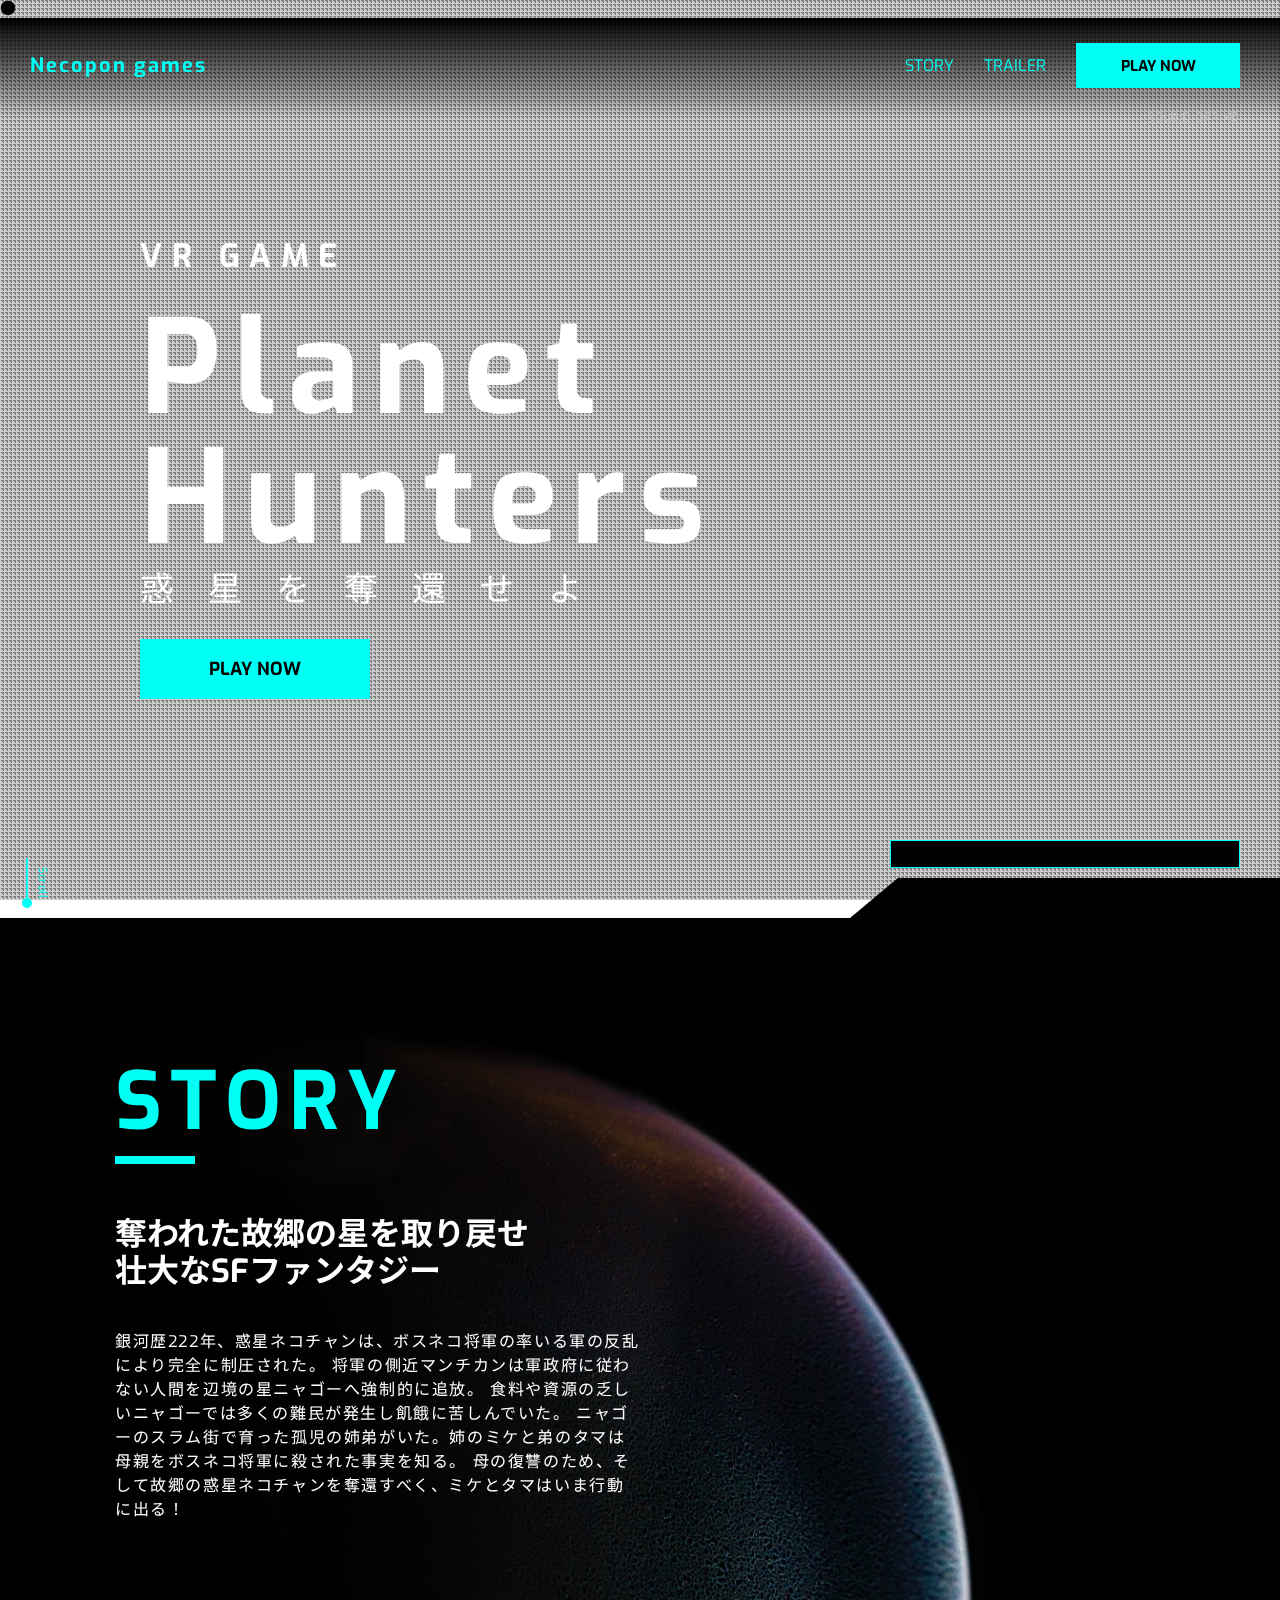
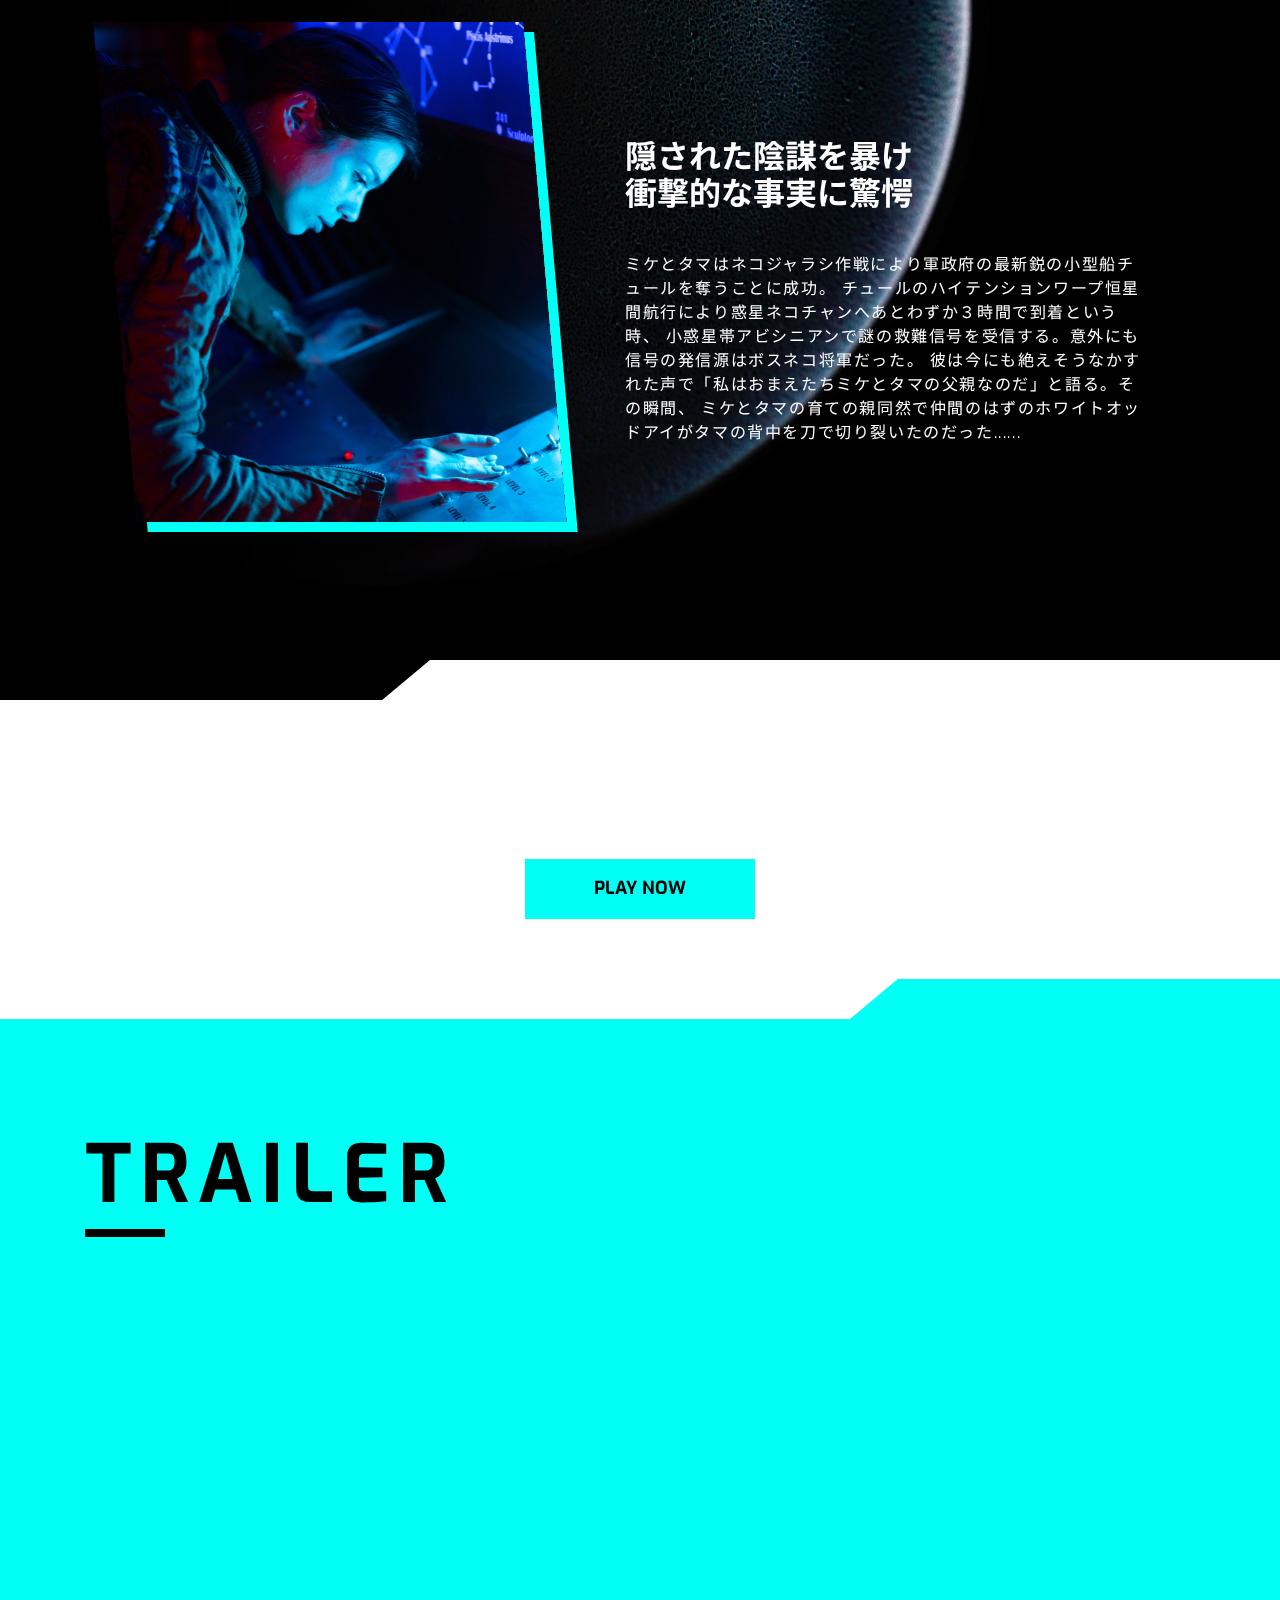
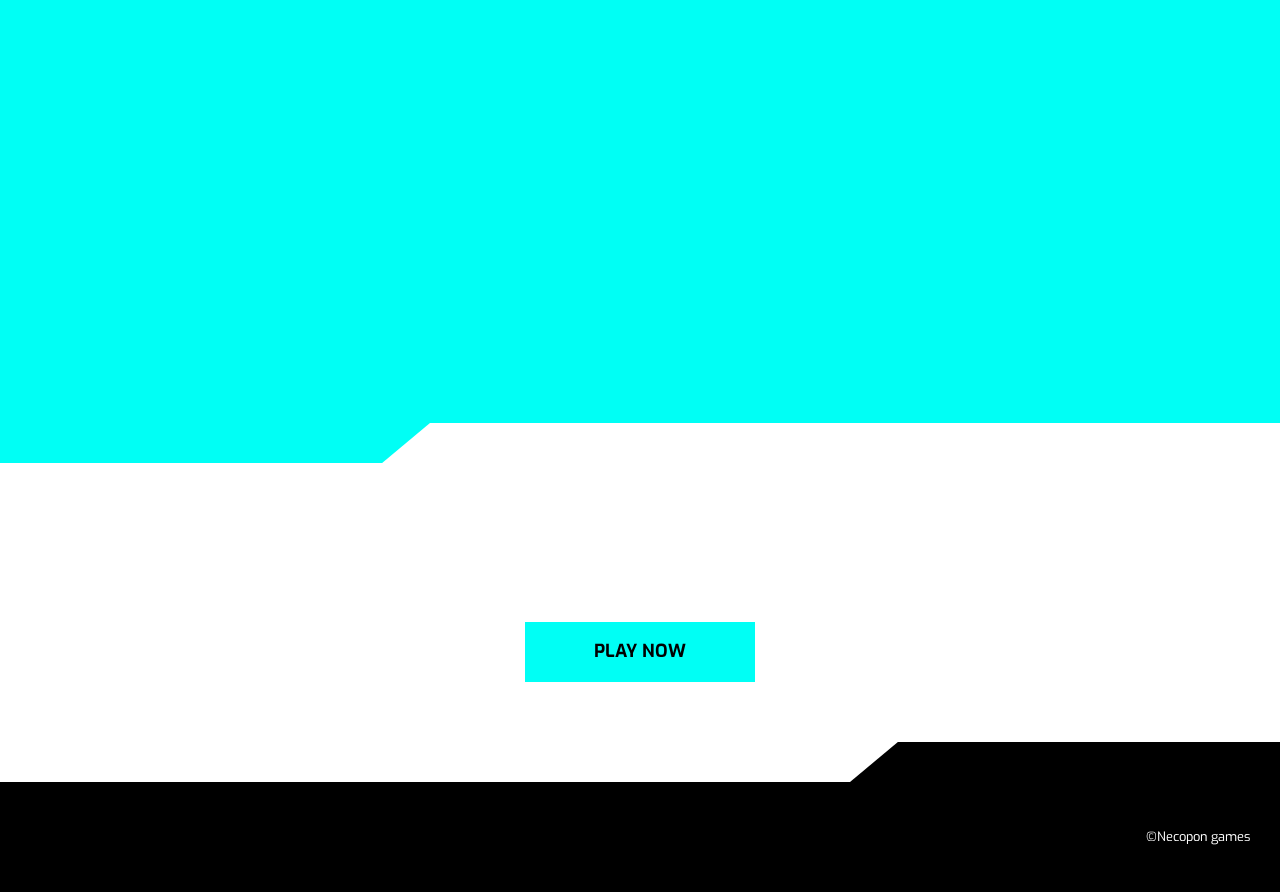
==== commit b5f1e2a1: "add lodeing" ====
--- a/index.html
+++ b/index.html
@@ -21,6 +21,17 @@
     <meta proprty="og:site_name" content="Planet Hunters">
 </head>
 <body>
+    <div class="atom-spinner">
+        <div class="spinner-inner">
+          <div class="spinner-line"></div>
+          <div class="spinner-line"></div>
+          <div class="spinner-line"></div>
+          <!--Chrome renders little circles malformed :(-->
+          <div class="spinner-circle">
+            &#9679;
+          </div>
+        </div>
+      </div>
     <div class="bgParallax">
         <video src="assets/video/bg_movie.mp4" loop muted autoplay playsinline></video>
     </div>
@@ -165,6 +176,7 @@
             </div>
         </footer>
         <div id="fb-root"></div>
+        <script src="https://cdnjs.cloudflare.com/ajax/libs/vue/2.6.10/vue.min.js"></script>
         <script src="https://www.line-website.com/social-plugins/js/thirdparty/loader.min.js" async="async" defer="defer"></script>
         <script async src="https://platform.twitter.com/widgets.js" charset="utf-8"></script>
         <script async defer crossorigin="anonymous" src="https://connect.facebook.net/ja_JP/sdk.js#xfbml=1&version=v16.0" nonce="lHlteHDa"></script>
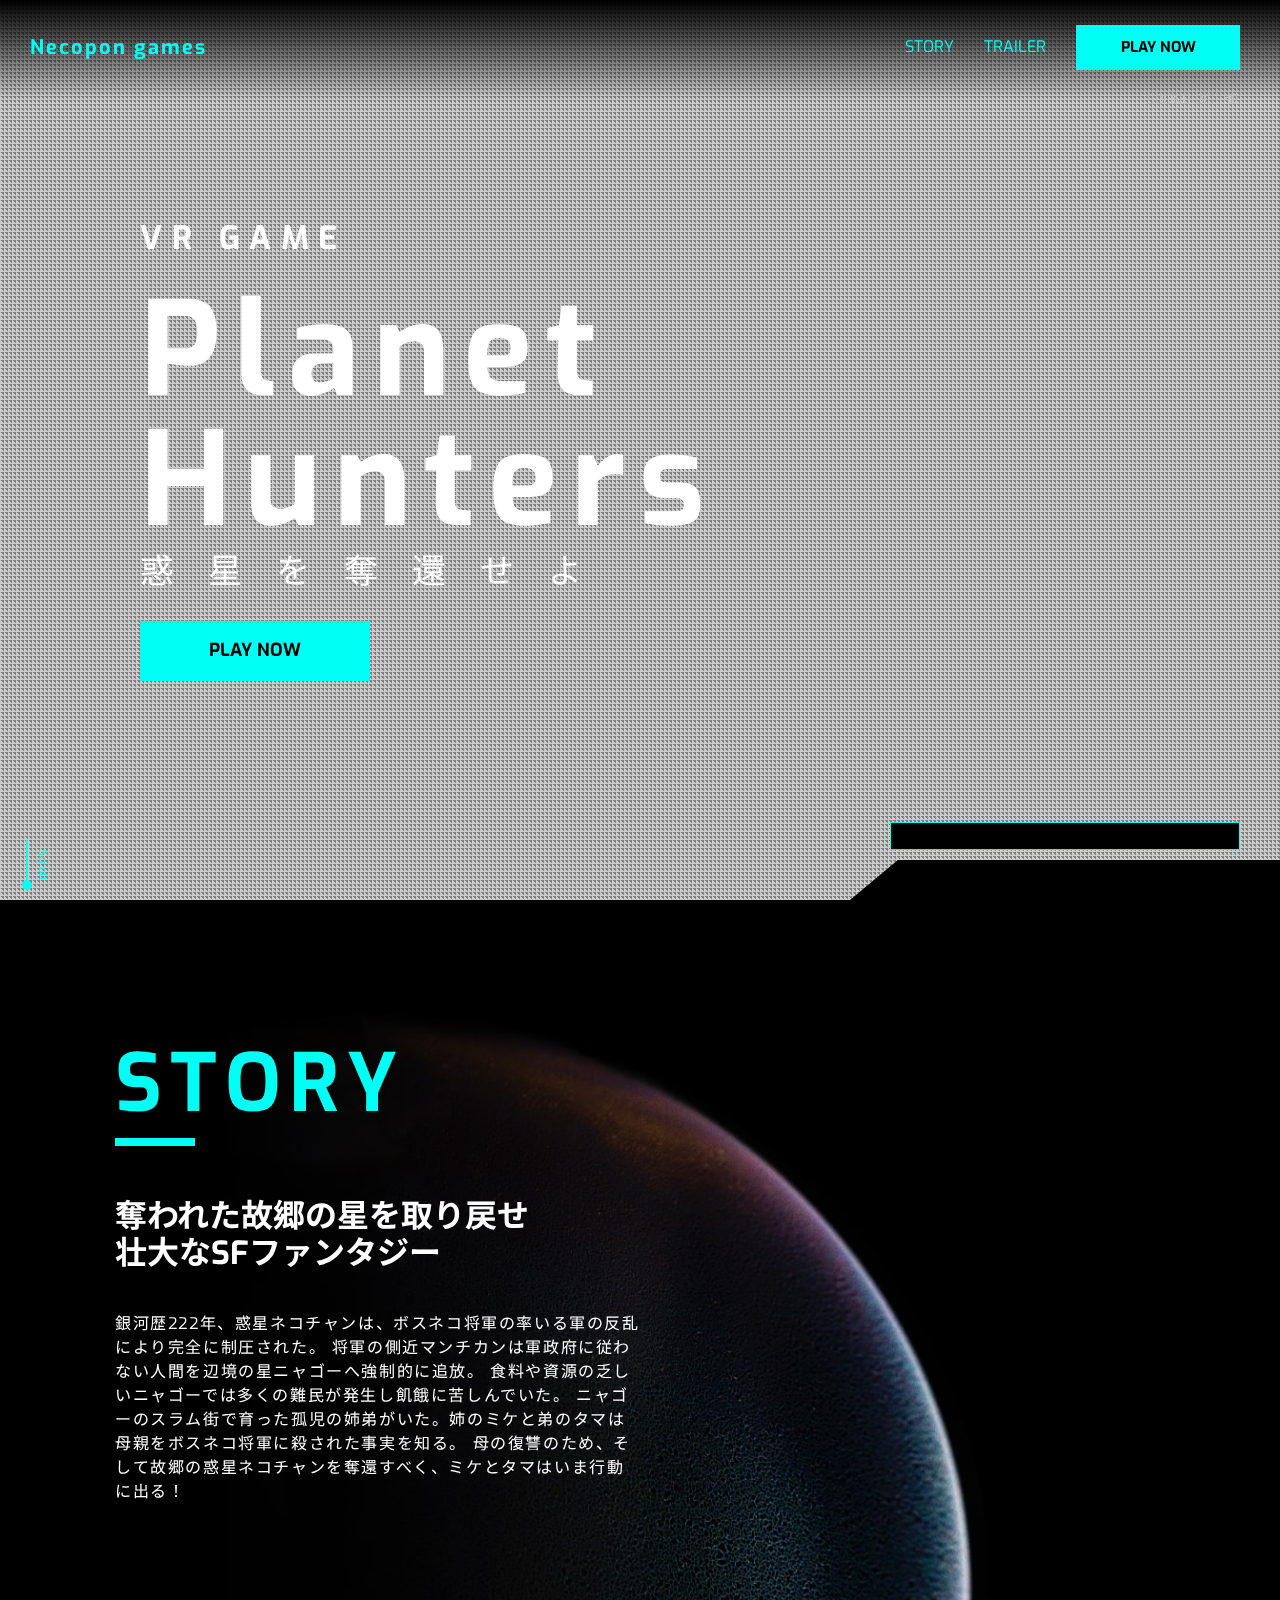
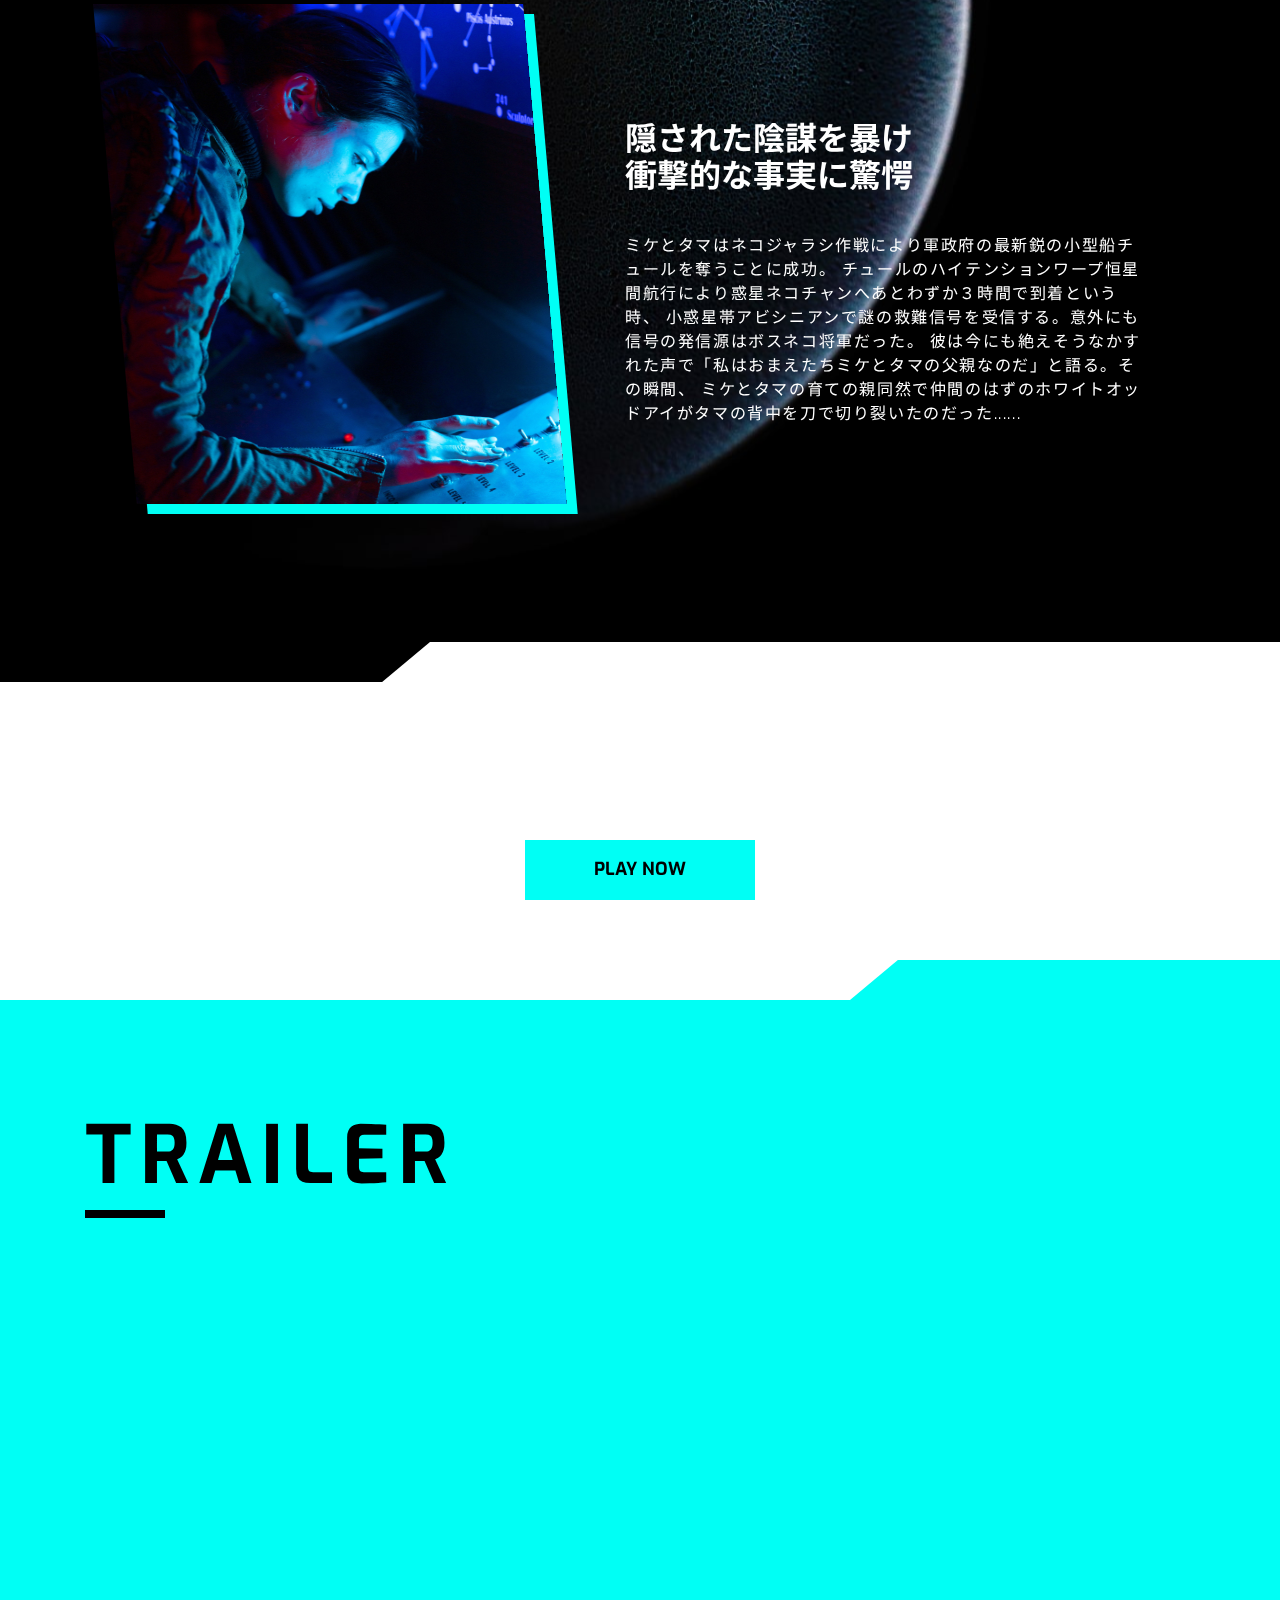
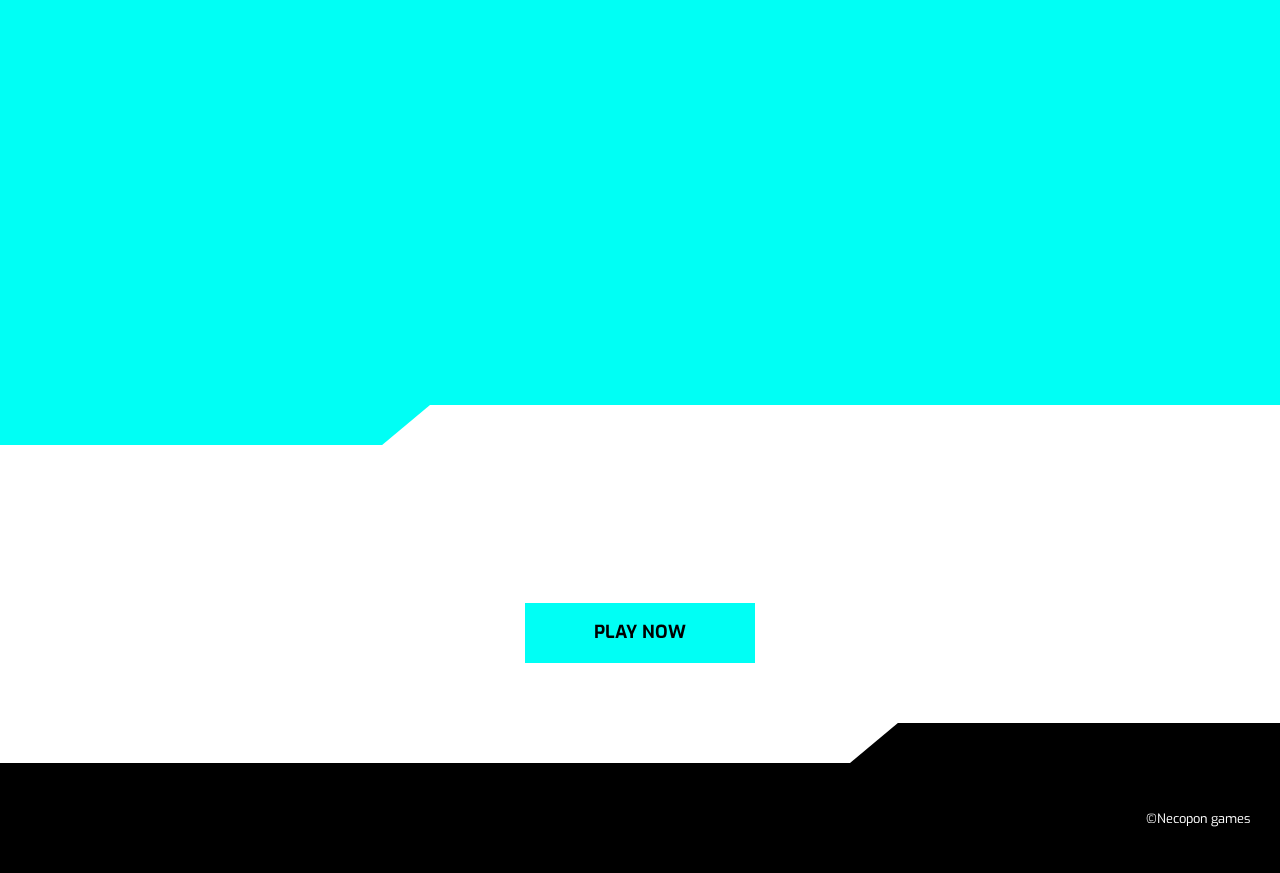
==== commit ad21a18d: "fin loader" ====
--- a/index.html
+++ b/index.html
@@ -8,6 +8,7 @@
     <link rel="preconnect" href="https://fonts.googleapis.com">
     <link rel="preconnect" href="https://fonts.gstatic.com" crossorigin>
     <link href="https://fonts.googleapis.com/css2?family=Exo:wght@500&family=Noto+Sans+JP:wght@500&display=swap" rel="stylesheet">
+    <link rel="stylesheet" href="loader.css">
     <link rel="stylesheet" href="style.css">
     <link rel="stylesheet" href="https://fonts.googleapis.com/css2?family=Material+Symbols+Outlined:opsz,wght,FILL,GRAD@48,400,0,0" />
     <link rel="icon" href="assets/OGP/favicon.svg">
@@ -19,19 +20,23 @@
     <meta proprty="og:type" content="site">
     <meta proprty="og:local" content="jp_JP">
     <meta proprty="og:site_name" content="Planet Hunters">
+    <script src="js/pace.js"></script>
 </head>
 <body>
-    <div class="atom-spinner">
-        <div class="spinner-inner">
-          <div class="spinner-line"></div>
-          <div class="spinner-line"></div>
-          <div class="spinner-line"></div>
-          <!--Chrome renders little circles malformed :(-->
-          <div class="spinner-circle">
-            &#9679;
-          </div>
+    <div class="loading">
+        <div class="atom-spinner">
+            <div class="spinner-inner">
+                <div class="spinner-line"></div>
+                <div class="spinner-line"></div>
+                <div class="spinner-line"></div>
+                <!--Chrome renders little circles malformed :(-->
+                <div class="spinner-circle">
+                    &#9679;
+                </div>
+            </div>
+            <p class="loading__text">Loading</p>
         </div>
-      </div>
+    </div>
     <div class="bgParallax">
         <video src="assets/video/bg_movie.mp4" loop muted autoplay playsinline></video>
     </div>
--- a/loader.css
+++ b/loader.css
@@ -0,0 +1,126 @@
+.content-container {
+  max-width: 1110px;
+  width: 95%;
+  margin: 0 auto;
+}
+
+.btn, .btn-sm {
+  width: 230px;
+  height: 60px;
+  background-color: #00fff5;
+  text-align: center;
+}
+.btn > a, .btn-sm > a {
+  font-size: 18px;
+  font-weight: bold;
+  color: #000;
+  line-height: 100%;
+}
+
+.btn-sm {
+  width: 164px;
+  height: 45px;
+}
+.btn-sm > a {
+  font-size: 15px;
+}
+
+.content-title {
+  position: relative;
+  font-size: 80px;
+  font-weight: bold;
+  letter-spacing: 0.1em;
+  padding-bottom: 28px;
+}
+.content-title::after {
+  content: "";
+  position: absolute;
+  top: 100px;
+  left: 0;
+  height: 8px;
+  width: 80px;
+  background-color: #00fff5;
+}
+
+.atom-spinner, .atom-spinner * {
+  box-sizing: border-box;
+}
+
+.atom-spinner {
+  height: 80px;
+  width: 80px;
+  overflow: hidden;
+  position: absolute;
+  top: 50%;
+  left: 50%;
+  transform: translate(-50%, -50%);
+  z-index: 9999;
+}
+
+.spinner-inner {
+  position: relative;
+  display: block;
+  height: 60px;
+  width: 60px;
+}
+
+.atom-spinner .spinner-circle {
+  display: block;
+  position: absolute;
+  color: #00fff5;
+  font-size: 14.4px;
+  top: 50%;
+  left: 50%;
+  transform: translate(-50%, -50%);
+}
+
+.atom-spinner .spinner-line {
+  position: absolute;
+  width: 100%;
+  height: 100%;
+  border-radius: 50%;
+  animation-duration: 1s;
+  border-left-width: 2.4px;
+  border-top-width: 2.4px;
+  border-left-color: #00fff5;
+  border-left-style: solid;
+  border-top-style: solid;
+  border-top-color: transparent;
+}
+
+.atom-spinner .spinner-line:nth-child(1) {
+  animation: atom-spinner-animation-1 1s linear infinite;
+  transform: rotateZ(120deg) rotateX(66deg) rotateZ(0deg);
+}
+
+.atom-spinner .spinner-line:nth-child(2) {
+  animation: atom-spinner-animation-2 1s linear infinite;
+  transform: rotateZ(240deg) rotateX(66deg) rotateZ(0deg);
+}
+
+.atom-spinner .spinner-line:nth-child(3) {
+  animation: atom-spinner-animation-3 1s linear infinite;
+  transform: rotateZ(360deg) rotateX(66deg) rotateZ(0deg);
+}
+
+.loading__text {
+  font-size: 18px;
+  letter-spacing: 0.05em;
+  color: #00fff5;
+}
+
+@keyframes atom-spinner-animation-1 {
+  100% {
+    transform: rotateZ(120deg) rotateX(66deg) rotateZ(360deg);
+  }
+}
+@keyframes atom-spinner-animation-2 {
+  100% {
+    transform: rotateZ(240deg) rotateX(66deg) rotateZ(360deg);
+  }
+}
+@keyframes atom-spinner-animation-3 {
+  100% {
+    transform: rotateZ(360deg) rotateX(66deg) rotateZ(360deg);
+  }
+}/*# sourceMappingURL=loader.css.map */--- a/style.css
+++ b/style.css
@@ -45,6 +45,22 @@
 
 body {
   font-family: "Exo", "Noto Sans JP", sans-serif;
+}
+
+.loading {
+  width: 100vw;
+  height: 100vh;
+  transition: all 1s;
+  background-color: #000;
+  /* 以下のコードを追加 */
+  position: fixed;
+  top: 0;
+  left: 0;
+  z-index: 9998;
+}
+.loading.loaded {
+  opacity: 0;
+  visibility: hidden;
 }
 
 .bgParallax {
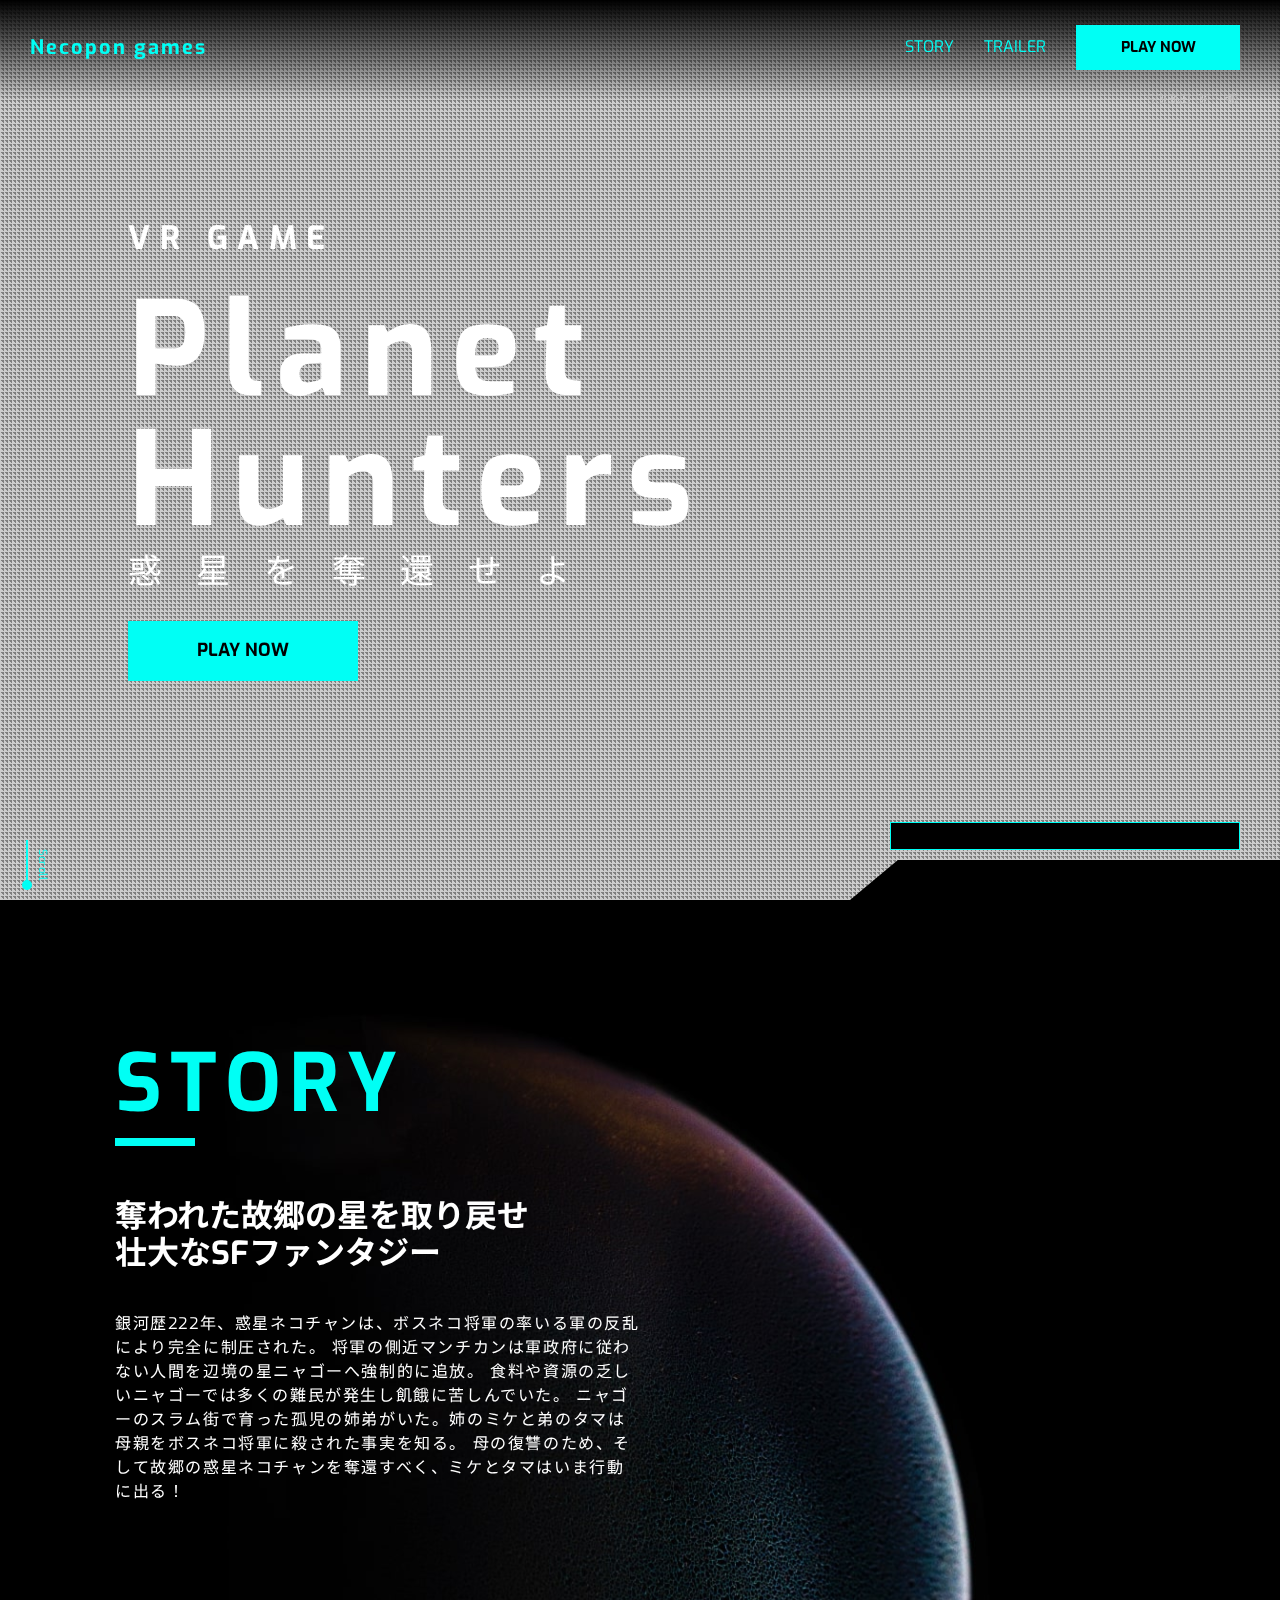
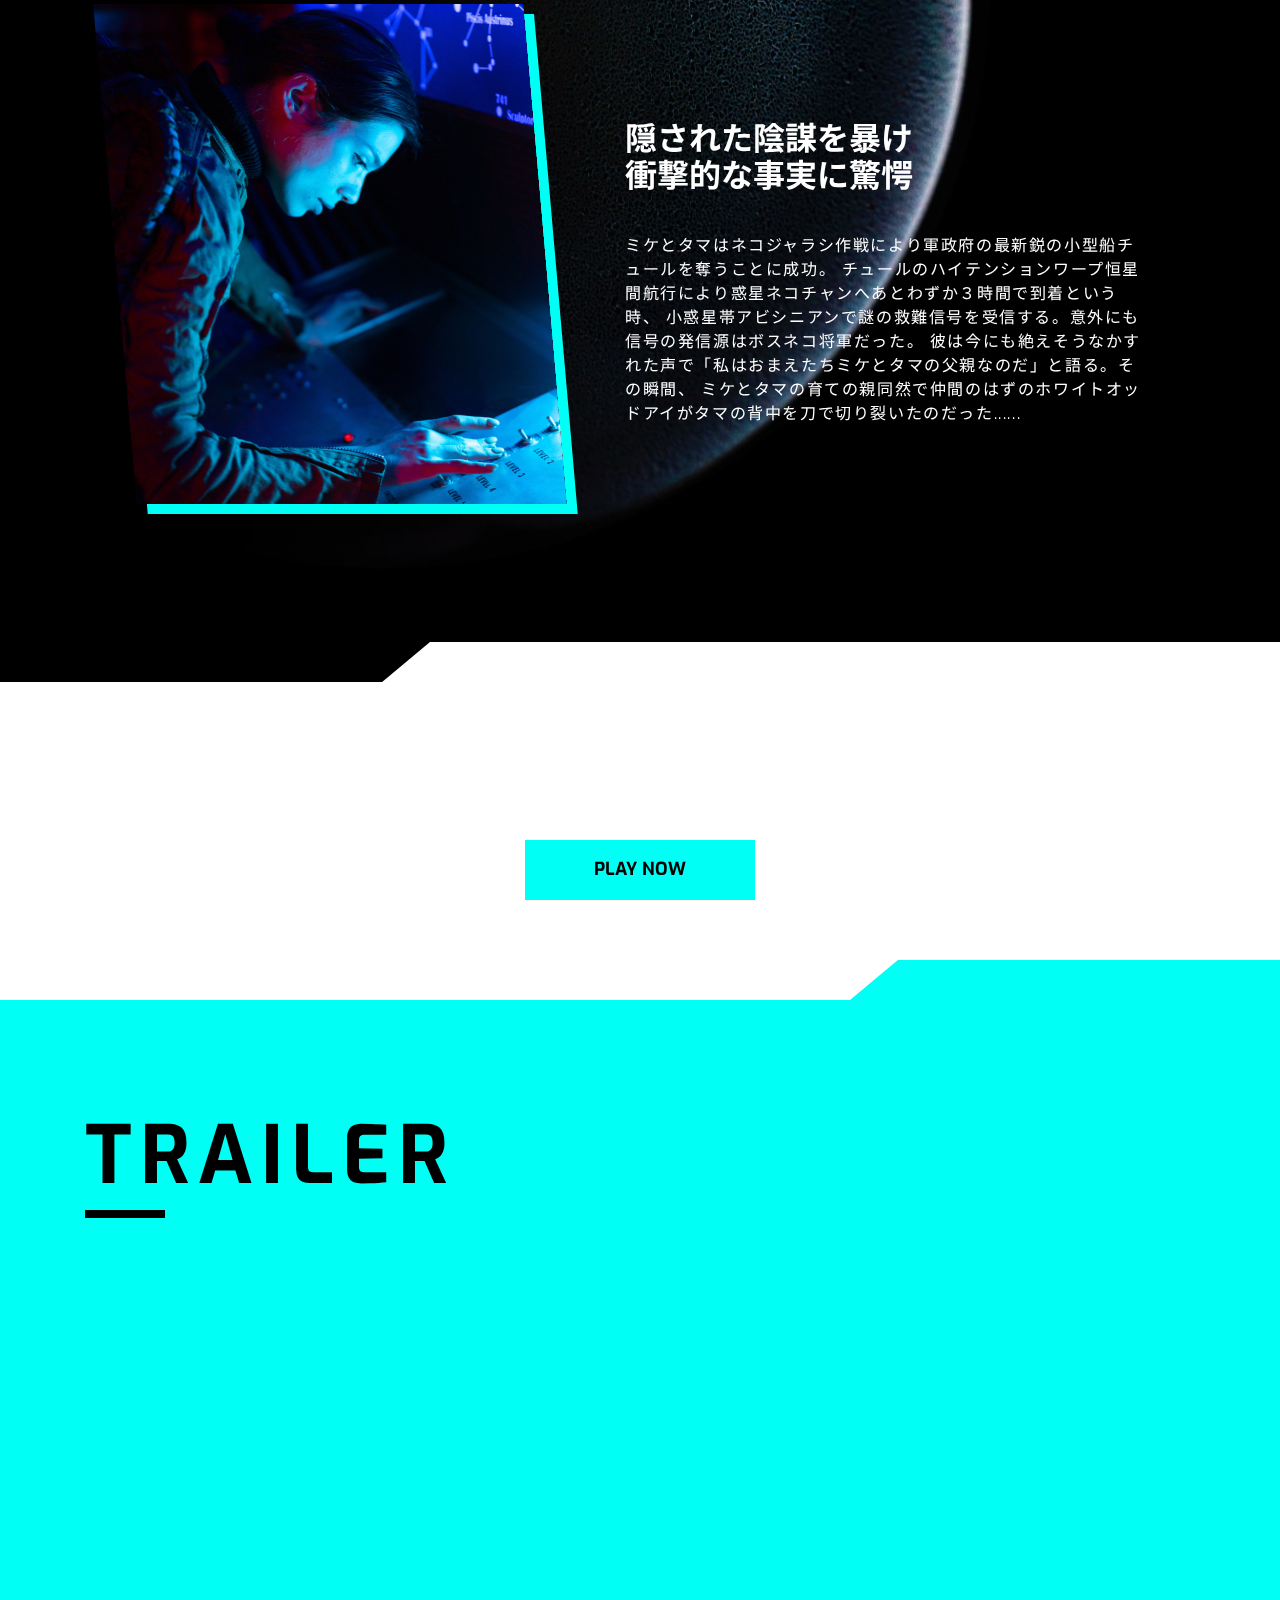
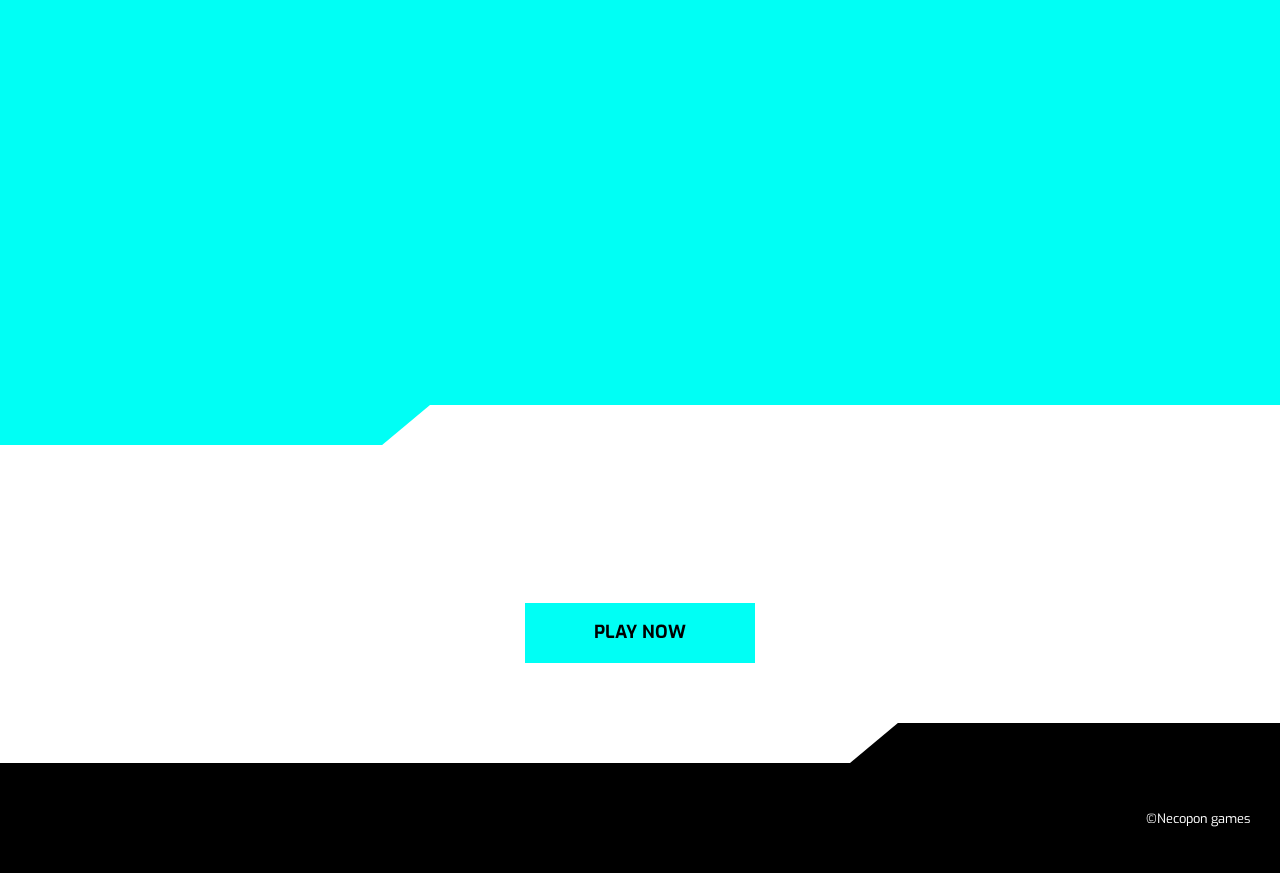
==== commit 72913f9f: "add @media mw 767px" ====
--- a/index.html
+++ b/index.html
@@ -81,9 +81,6 @@
                     <p class="mv__update__text"><time class="mv__update__text__white">2030.02.20</time>バージョン5.6リリース：アバター・アイテム大量追加</p>
                 </div>
             </div>
-            <svg width="430" height="40" viewBox="0 0 430 40" fill="none" xmlns="http://www.w3.org/2000/svg">
-                <path d="M430 40L0 40L47.8771 4.74073e-06L430 3.43323e-05L430 40Z" fill="black"/>
-            </svg>
         </section>
         <section class="story" id="story">
             <div class="story__container">
@@ -125,19 +122,9 @@
             </div>
         </section>
         <section class="cta">
-            <div class="cta__svg__top">
-                <svg width="430" height="40" viewBox="0 0 430 40" fill="none" xmlns="http://www.w3.org/2000/svg">
-                    <path d="M430 40L0 40L47.8771 4.74073e-06L430 3.43323e-05L430 40Z" fill="black"/>
-                </svg>
-            </div>
             <div class="cta__content">
                 <h1 class="cta__title">ARE YOU READY TO FIGHT?</h1>
                 <button class="cta__btn"><a href="#">PLAY NOW</a></button>
-            </div>
-            <div class="cta__svg__bottom">
-                <svg width="430" height="40" viewBox="0 0 430 40" fill="none" xmlns="http://www.w3.org/2000/svg">
-                    <path d="M430 40.0001L0 40.0001L47.8771 0.000126811L430 0.000156403L430 40.0001Z" fill="#00FFF5"/>
-                </svg>
             </div>
         </section>
         <section class="trailer">
@@ -148,20 +135,10 @@
                 </div>
             </div>
         </section>
-        <section class="cta">
-            <div class="cta__svg__top">
-                <svg width="430" height="40" viewBox="0 0 430 40" fill="none" xmlns="http://www.w3.org/2000/svg">
-                    <path d="M430 40.0001L0 40.0001L47.8771 0.000126811L430 0.000156403L430 40.0001Z" fill="#00FFF5"/>
-                </svg>
-            </div>
-            <div class="cta__content">
-                <h1 class="cta__title">ARE YOU READY TO FIGHT?</h1>
-                <button class="cta__btn"><a href="#">PLAY NOW</a></button>
-            </div>
-            <div class="cta__svg__bottom">
-                <svg width="430" height="40" viewBox="0 0 430 40" fill="none" xmlns="http://www.w3.org/2000/svg">
-                    <path d="M430 40L0 40L47.8771 4.74073e-06L430 3.43323e-05L430 40Z" fill="black"/>
-                </svg>
+        <section class="cta-2">
+            <div class="cta-2__content">
+                <h1 class="cta-2__title">ARE YOU READY TO FIGHT?</h1>
+                <button class="cta-2__btn"><a href="#">PLAY NOW</a></button>
             </div>
         </section>
         <footer class="footer">
@@ -181,8 +158,6 @@
             </div>
         </footer>
         <div id="fb-root"></div>
-        <script src="https://cdnjs.cloudflare.com/ajax/libs/vue/2.6.10/vue.min.js"></script>
-        <script src="https://www.line-website.com/social-plugins/js/thirdparty/loader.min.js" async="async" defer="defer"></script>
         <script async src="https://platform.twitter.com/widgets.js" charset="utf-8"></script>
         <script async defer crossorigin="anonymous" src="https://connect.facebook.net/ja_JP/sdk.js#xfbml=1&version=v16.0" nonce="lHlteHDa"></script>
         <script src="js/main.js"></script>
--- a/loader.css
+++ b/loader.css
@@ -17,6 +17,15 @@
   line-height: 100%;
 }
 
+@media screen and (max-width: 767px) {
+  .btn, .btn-sm {
+    width: 170px;
+    height: 56px;
+  }
+  .btn > a, .btn-sm > a {
+    font-size: 16px;
+  }
+}
 .btn-sm {
   width: 164px;
   height: 45px;
--- a/style.css
+++ b/style.css
@@ -5,19 +5,28 @@
   margin: 0 auto;
 }
 
-.btn, .cta__btn, .btn-sm, .header__btn {
+.btn, .cta__btn, .cta-2__btn, .btn-sm, .header__btn {
   width: 230px;
   height: 60px;
   background-color: #00fff5;
   text-align: center;
 }
-.btn > a, .cta__btn > a, .btn-sm > a, .header__btn > a {
+.btn > a, .cta__btn > a, .cta-2__btn > a, .btn-sm > a, .header__btn > a {
   font-size: 18px;
   font-weight: bold;
   color: #000;
   line-height: 100%;
 }
 
+@media screen and (max-width: 767px) {
+  .btn, .cta__btn, .cta-2__btn, .btn-sm, .header__btn {
+    width: 170px;
+    height: 56px;
+  }
+  .btn > a, .cta__btn > a, .cta-2__btn > a, .btn-sm > a, .header__btn > a {
+    font-size: 16px;
+  }
+}
 .btn-sm, .header__btn {
   width: 164px;
   height: 45px;
@@ -150,13 +159,41 @@
   padding: 0 0 1px 5px;
 }
 
+@media screen and (max-width: 767px) {
+  .header {
+    height: 60px;
+    padding: 20px 20px 0;
+  }
+  .header__logo {
+    font-size: 15px;
+  }
+  .header__ul {
+    gap: 20px;
+  }
+  .header__item {
+    font-size: 13px;
+  }
+  .header__btn {
+    display: none;
+  }
+}
 .mv {
   position: relative;
   width: 100%;
   height: 100vh;
 }
+.mv::after {
+  content: "";
+  position: absolute;
+  bottom: 0;
+  right: 0;
+  width: 430px;
+  height: 40px;
+  background-image: url(assets/bg-line-bottom-color.svg);
+}
 .mv__content {
-  padding: 220px 0 0 140px;
+  padding-top: 220px;
+  padding-left: 10%;
 }
 .mv__genre {
   font-size: 32px;
@@ -202,12 +239,34 @@
   color: #fff;
   padding-right: 10px;
 }
-.mv > svg {
-  position: absolute;
-  bottom: 0;
-  right: 0;
-}
-
+
+@media screen and (max-width: 767px) {
+  .mv::after {
+    width: 200px;
+    height: 30px;
+  }
+  .mv__content {
+    padding-top: 270px;
+  }
+  .mv__genre {
+    font-size: 22px;
+    margin-bottom: 20px;
+  }
+  .mv__title {
+    font-size: 76px;
+  }
+  .mv__title-jp {
+    font-size: 22px;
+    margin: 5px 0 30px;
+  }
+  .mv__update {
+    width: 200px;
+  }
+  .mv__update__text {
+    font-size: 12px;
+    animation: update-tb 10s linear infinite;
+  }
+}
 .story {
   width: 100%;
   background-image: url(assets/bg_story.svg);
@@ -257,35 +316,62 @@
   box-shadow: 10px 10px #00fff5;
 }
 
-.cta {
+.cta, .cta-2 {
   width: 100%;
   position: relative;
 }
-.cta__content {
+.cta::before, .cta-2::before {
+  content: "";
+  position: absolute;
+  top: 0;
+  left: 0;
+  width: 430px;
+  height: 40px;
+  background-image: url(assets/bg-line-bottom-color.svg);
+  transform: rotateX(180deg) rotateY(180deg);
+}
+.cta::after, .cta-2::after {
+  content: "";
+  position: absolute;
+  bottom: 0;
+  right: 0;
+  width: 430px;
+  height: 40px;
+  background-image: url(assets/bg-line-bottom-color-blue.svg);
+}
+.cta__content, .cta-2__content {
   padding: 100px 0;
   text-align: center;
 }
-.cta__title {
+.cta__title, .cta-2__title {
   font-size: 64px;
   font-weight: bold;
   color: #fff;
   letter-spacing: 0.05em;
 }
-.cta__btn {
+.cta__btn, .cta-2__btn {
   margin-top: 25px;
 }
-.cta__svg__top {
+
+.cta-2::before {
+  content: "";
   position: absolute;
   top: 0;
   left: 0;
-  transform: rotate(180deg);
-}
-.cta__svg__bottom {
+  width: 430px;
+  height: 40px;
+  background-image: url(assets/bg-line-bottom-color-blue.svg);
+  transform: rotateX(180deg) rotateY(180deg);
+}
+.cta-2::after {
+  content: "";
   position: absolute;
   bottom: 0;
   right: 0;
-}
-
+  width: 430px;
+  height: 40px;
+  background-image: url(assets/bg-line-bottom-color.svg);
+}
 .trailer {
   background-color: #00fff5;
   width: 100%;
@@ -342,6 +428,17 @@
   }
   100% {
     transform: translateX(-135%);
+  }
+}
+@keyframes update-tb {
+  0% {
+    transform: translateX(105%);
+  }
+  10% {
+    transform: translateX(105%);
+  }
+  100% {
+    transform: translateX(-190%);
   }
 }
 .scrolldown2 {
